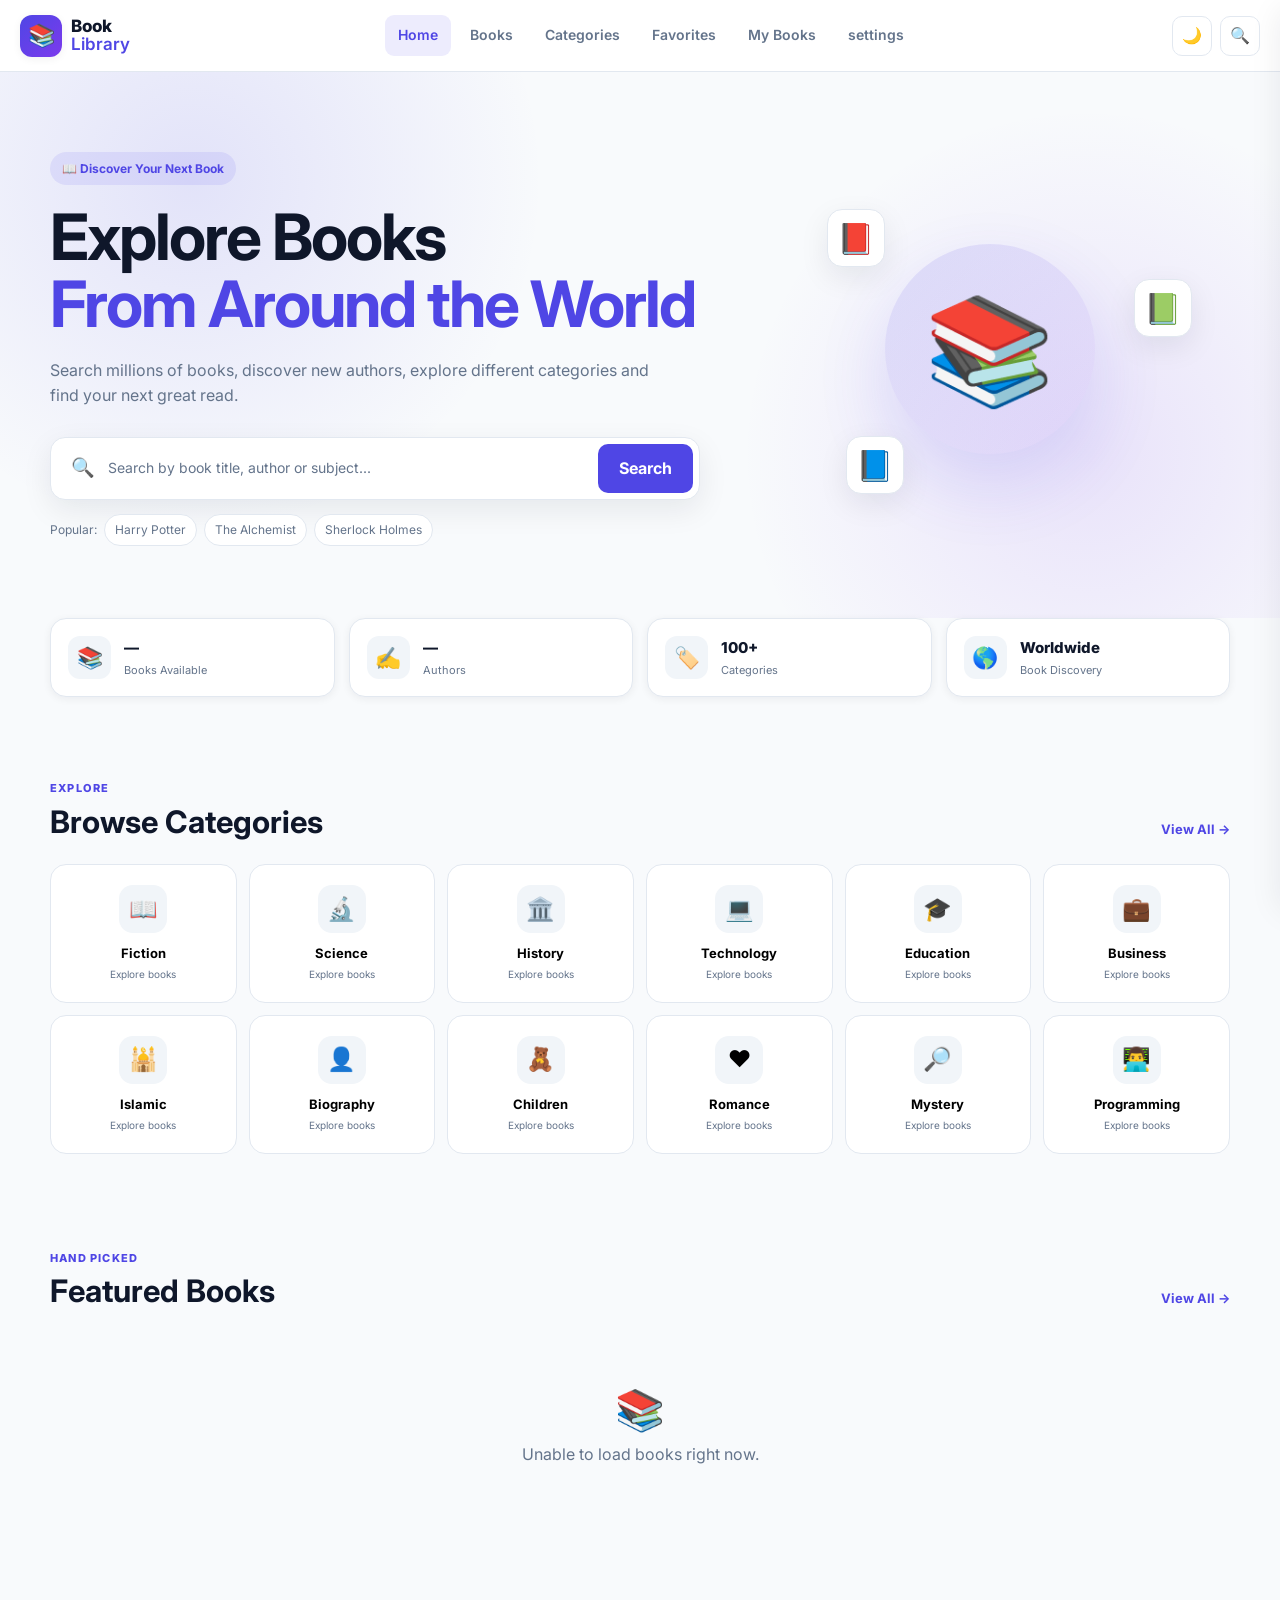
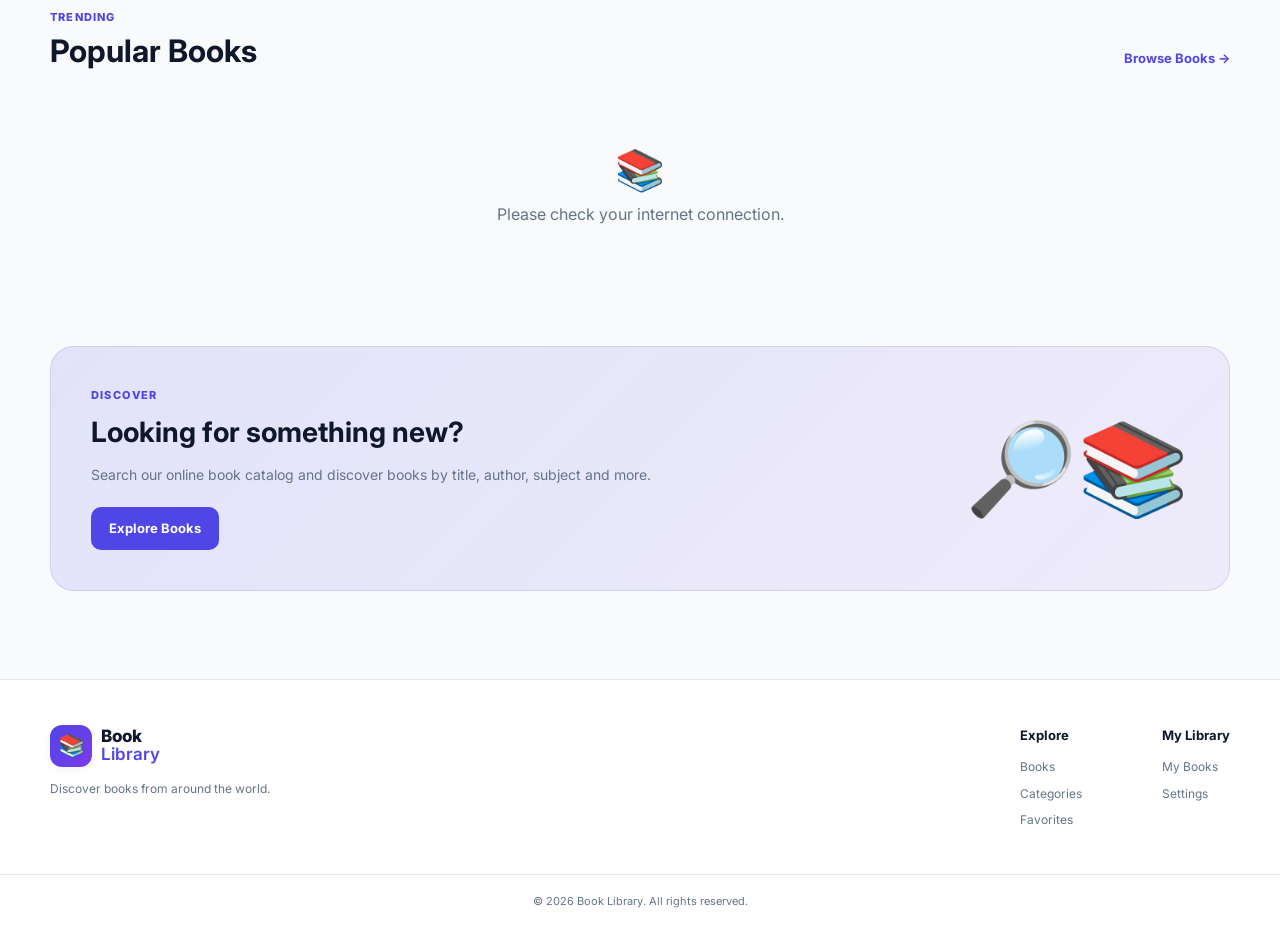
==== index/index.html @ eef6a30b "update" ====
<!DOCTYPE html>
<html lang="en">
<head>
    <meta charset="UTF-8">

    <meta
        name="viewport"
        content="width=device-width, initial-scale=1.0"
    >

    <meta
        name="description"
        content="Book Library - Discover and read books from around the world."
    >

    <meta
        name="theme-color"
        content="#111827"
    >

    <title>Book Library</title>

    <!-- Main CSS -->
    <link rel="stylesheet" href="index.css">

    <!-- Google Font -->
    <link
        href="https://fonts.googleapis.com/css2?family=Inter:wght@400;500;600;700;800&display=swap"
        rel="stylesheet"
    >
</head>

<body>

    <!-- =====================================================
         APP LOADER
    ====================================================== -->
    <div id="appLoader" class="app-loader">
        <div class="loader-content">
            <div class="loader-book">📚</div>
            <h2>Book Library</h2>
            <p>Loading your library...</p>
        </div>
    </div>


    <!-- =====================================================
         APP HEADER
    ====================================================== -->
    <header class="app-header">

        <div class="header-container">

            <!-- Logo -->
            <a href="../index/index.html" class="app-logo">
                <span class="logo-icon">📚</span>

                <span class="logo-text">
                    <strong>Book</strong>
                    <span>Library</span>
                </span>
            </a>


            <!-- Desktop Navigation -->
            <nav class="desktop-nav" aria-label="Main Navigation">

                <a
                    href="../index/index.html"
                    class="nav-link active"
                >
                    Home
                </a>

                <a
                    href="../books/books.html"
                    class="nav-link"
                >
                    Books
                </a>

                <a
                    href="../categories/categories.html"
                    class="nav-link"
                >
                    Categories
                </a>

                <a
                    href="../favorites/favorites.html"
                    class="nav-link"
                >
                    Favorites
                </a>

                <a
                    href="../my-books/my-books.html"
                    class="nav-link"
                >
                    My Books
                </a>

                <a
                    href="../settings/settings.html"
                    class="nav-link"
                >
                    settings
                </a>


            </nav>


            <!-- Header Actions -->
            <div class="header-actions">

                <!-- Theme Button -->
                <button
                    type="button"
                    id="themeToggle"
                    class="icon-button"
                    aria-label="Toggle dark mode"
                    title="Toggle dark mode"
                >
                    🌙
                </button>


                <!-- Search Button -->
                <button
                    type="button"
                    id="headerSearchButton"
                    class="icon-button"
                    aria-label="Search books"
                    title="Search books"
                >
                    🔍
                </button>


                <!-- Mobile Menu -->
                <button
                    type="button"
                    id="mobileMenuButton"
                    class="icon-button mobile-menu-button"
                    aria-label="Open menu"
                    title="Menu"
                >
                    ☰
                </button>

            </div>

        </div>

    </header>


    <!-- =====================================================
         MOBILE MENU
    ====================================================== -->
    <div
        id="mobileMenu"
        class="mobile-menu"
        aria-hidden="true"
    >

        <div class="mobile-menu-header">

            <h3>Book Library</h3>

            <button
                type="button"
                id="closeMobileMenu"
                class="icon-button"
                aria-label="Close menu"
            >
                ✕
            </button>

        </div>


        <nav class="mobile-nav">

            <a href="../index/index.html">
                🏠 Home
            </a>

            <a href="../books/books.html">
                📚 Books
            </a>

            <a href="../categories/categories.html">
                🏷️ Categories
            </a>

            <a href="../favorites/favorites.html">
                ❤️ Favorites
            </a>

            <a href="../my-books/my-books.html">
                📥 My Books
            </a>

            <a href="../settings/settings.html">
                ⚙️ Settings
            </a>

        </nav>

    </div>


    <!-- =====================================================
         MAIN CONTENT
    ====================================================== -->
    <main>


        <!-- =================================================
             HERO SECTION
        ================================================== -->
        <section class="hero-section">

            <div class="hero-container">

                <div class="hero-content">

                    <span class="hero-badge">
                        📖 Discover Your Next Book
                    </span>


                    <h1>
                        Explore Books
                        <span>From Around the World</span>
                    </h1>


                    <p class="hero-description">
                        Search millions of books, discover new authors,
                        explore different categories and find your next
                        great read.
                    </p>


                    <!-- Main Search -->
                    <form
                        id="mainSearchForm"
                        class="main-search"
                    >

                        <span class="search-icon">
                            🔍
                        </span>

                        <input
                            type="search"
                            id="mainSearchInput"
                            placeholder="Search by book title, author or subject..."
                            autocomplete="off"
                            aria-label="Search books"
                        >

                        <button
                            type="submit"
                            class="search-submit-button"
                        >
                            Search
                        </button>

                    </form>


                    <!-- Quick Search -->
                    <div class="quick-search">

                        <span>Popular:</span>

                        <button
                            type="button"
                            class="quick-search-button"
                            data-search="Harry Potter"
                        >
                            Harry Potter
                        </button>

                        <button
                            type="button"
                            class="quick-search-button"
                            data-search="The Alchemist"
                        >
                            The Alchemist
                        </button>

                        <button
                            type="button"
                            class="quick-search-button"
                            data-search="Sherlock Holmes"
                        >
                            Sherlock Holmes
                        </button>

                    </div>

                </div>


                <!-- Hero Illustration -->
                <div class="hero-illustration">

                    <div class="floating-book book-one">
                        📕
                    </div>

                    <div class="floating-book book-two">
                        📗
                    </div>

                    <div class="floating-book book-three">
                        📘
                    </div>

                    <div class="hero-book-stack">
                        📚
                    </div>

                </div>

            </div>

        </section>



        <!-- =================================================
             QUICK STATS
        ================================================== -->
        <section class="stats-section">

            <div class="container stats-grid">

                <div class="stat-card">

                    <div class="stat-icon">
                        📚
                    </div>

                    <div>
                        <strong id="totalBooksCount">
                            —
                        </strong>

                        <span>
                            Books Available
                        </span>
                    </div>

                </div>


                <div class="stat-card">

                    <div class="stat-icon">
                        ✍️
                    </div>

                    <div>
                        <strong id="totalAuthorsCount">
                            —
                        </strong>

                        <span>
                            Authors
                        </span>
                    </div>

                </div>


                <div class="stat-card">

                    <div class="stat-icon">
                        🏷️
                    </div>

                    <div>
                        <strong>
                            100+
                        </strong>

                        <span>
                            Categories
                        </span>
                    </div>

                </div>


                <div class="stat-card">

                    <div class="stat-icon">
                        🌎
                    </div>

                    <div>
                        <strong>
                            Worldwide
                        </strong>

                        <span>
                            Book Discovery
                        </span>
                    </div>

                </div>

            </div>

        </section>



        <!-- =================================================
             CATEGORIES
        ================================================== -->
        <section class="section">

            <div class="container">

                <div class="section-header">

                    <div>

                        <span class="section-label">
                            EXPLORE
                        </span>

                        <h2>
                            Browse Categories
                        </h2>

                    </div>


                    <a
                        href="../categories/categories.html"
                        class="view-all-link"
                    >
                        View All →
                    </a>

                </div>


                <div
                    id="categoryGrid"
                    class="category-grid"
                >

                    <!-- Categories generated by JavaScript -->

                </div>

            </div>

        </section>



        <!-- =================================================
             FEATURED BOOKS
        ================================================== -->
        <section class="section featured-section">

            <div class="container">

                <div class="section-header">

                    <div>

                        <span class="section-label">
                            HAND PICKED
                        </span>

                        <h2>
                            Featured Books
                        </h2>

                    </div>


                    <a
                        href="../books/books.html"
                        class="view-all-link"
                    >
                        View All →
                    </a>

                </div>


                <div
                    id="featuredBooksGrid"
                    class="books-grid"
                >

                    <!-- Books generated by JavaScript -->

                    <div class="books-loading">
                        <div class="loading-spinner"></div>
                        <p>Loading books...</p>
                    </div>

                </div>

            </div>

        </section>



        <!-- =================================================
             POPULAR BOOKS
        ================================================== -->
        <section class="section">

            <div class="container">

                <div class="section-header">

                    <div>

                        <span class="section-label">
                            TRENDING
                        </span>

                        <h2>
                            Popular Books
                        </h2>

                    </div>


                    <a
                        href="../books/books.html"
                        class="view-all-link"
                    >
                        Browse Books →
                    </a>

                </div>


                <div
                    id="popularBooksGrid"
                    class="books-grid"
                >

                    <!-- Books generated by JavaScript -->

                </div>

            </div>

        </section>



        <!-- =================================================
             NEW BOOK DISCOVERY
        ================================================== -->
        <section class="section discovery-section">

            <div class="container">

                <div class="discovery-card">

                    <div class="discovery-content">

                        <span class="section-label">
                            DISCOVER
                        </span>

                        <h2>
                            Looking for something new?
                        </h2>

                        <p>
                            Search our online book catalog and discover
                            books by title, author, subject and more.
                        </p>

                        <a
                            href="../books/books.html"
                            class="primary-button"
                        >
                            Explore Books
                        </a>

                    </div>


                    <div class="discovery-icon">
                        🔎📚
                    </div>

                </div>

            </div>

        </section>



        <!-- =================================================
             RECENTLY VIEWED
        ================================================== -->
        <section
            id="recentSection"
            class="section recent-section"
        >

            <div class="container">

                <div class="section-header">

                    <div>

                        <span class="section-label">
                            YOUR ACTIVITY
                        </span>

                        <h2>
                            Recently Viewed
                        </h2>

                    </div>

                </div>


                <div
                    id="recentBooksGrid"
                    class="books-grid"
                >

                    <!-- Recent books generated by JavaScript -->

                </div>

            </div>

        </section>


    </main>



    <!-- =====================================================
         FOOTER
    ====================================================== -->
    <footer class="app-footer">

        <div class="container footer-container">

            <div class="footer-brand">

                <div class="app-logo">

                    <span class="logo-icon">
                        📚
                    </span>

                    <span class="logo-text">
                        <strong>Book</strong>
                        <span>Library</span>
                    </span>

                </div>

                <p>
                    Discover books from around the world.
                </p>

            </div>


            <div class="footer-links">

                <div>

                    <h4>
                        Explore
                    </h4>

                    <a href="../books/books.html">
                        Books
                    </a>

                    <a href="../categories/categories.html">
                        Categories
                    </a>

                    <a href="../favorites/favorites.html">
                        Favorites
                    </a>

                </div>


                <div>

                    <h4>
                        My Library
                    </h4>

                    <a href="../my-books/my-books.html">
                        My Books
                    </a>

                    <a href="../settings/settings.html">
                        Settings
                    </a>

                </div>

            </div>

        </div>


        <div class="footer-bottom">

            <p>
                © <span id="currentYear"></span>
                Book Library. All rights reserved.
            </p>

        </div>

    </footer>



    <!-- =====================================================
         MOBILE BOTTOM NAVIGATION
    ====================================================== -->
    <nav
        class="mobile-bottom-nav"
        aria-label="Mobile Navigation"
    >

        <a
            href="../index/index.html"
            class="bottom-nav-item active"
        >
            <span>🏠</span>
            <small>Home</small>
        </a>


        <a
            href="../books/books.html"
            class="bottom-nav-item"
        >
            <span>📚</span>
            <small>Books</small>
        </a>


        <a
            href="../search/search.html"
            class="bottom-nav-item search-nav-item"
        >
            <span>🔍</span>
            <small>Search</small>
        </a>


        <a
            href="../favorites/favorites.html"
            class="bottom-nav-item"
        >
            <span>❤️</span>
            <small>Favorites</small>
        </a>


        <a
            href="../my-books/my-books.html"
            class="bottom-nav-item"
        >
            <span>📥</span>
            <small>My Books</small>
        </a>

    </nav>



    <!-- =====================================================
         TOAST NOTIFICATION
    ====================================================== -->
    <div
        id="toast"
        class="toast"
        role="status"
        aria-live="polite"
    >
        <span id="toastIcon">✓</span>
        <span id="toastMessage">
            Done
        </span>
    </div>



    <!-- =====================================================
         JAVASCRIPT
    ====================================================== -->
    <script src="index.js"></script>

</body>
</html>
---- index/index.css ----
/* =========================================================
   BOOK LIBRARY - HOME PAGE CSS
   Version 1.0
========================================================= */

* {
    margin: 0;
    padding: 0;
    box-sizing: border-box;
}

:root {
    --primary: #4f46e5;
    --primary-dark: #3730a3;
    --secondary: #7c3aed;

    --bg: #f8fafc;
    --surface: #ffffff;
    --surface-2: #f1f5f9;

    --text: #0f172a;
    --text-secondary: #64748b;
    --border: #e2e8f0;

    --success: #16a34a;
    --danger: #dc2626;

    --shadow-sm: 0 2px 8px rgba(15, 23, 42, 0.06);
    --shadow: 0 10px 30px rgba(15, 23, 42, 0.08);

    --radius-sm: 10px;
    --radius: 16px;
    --radius-lg: 24px;

    --header-height: 72px;
}

html {
    scroll-behavior: smooth;
}

body {
    font-family: "Inter", sans-serif;
    background: var(--bg);
    color: var(--text);
    line-height: 1.6;
    overflow-x: hidden;
}

body.dark-mode {
    --bg: #0f172a;
    --surface: #1e293b;
    --surface-2: #334155;

    --text: #f8fafc;
    --text-secondary: #cbd5e1;
    --border: #475569;

    --shadow-sm: 0 2px 8px rgba(0, 0, 0, 0.25);
    --shadow: 0 10px 30px rgba(0, 0, 0, 0.3);
}

a {
    color: inherit;
    text-decoration: none;
}

button,
input {
    font: inherit;
}

button {
    cursor: pointer;
}

img {
    max-width: 100%;
    display: block;
}

.container {
    width: min(1180px, calc(100% - 32px));
    margin: 0 auto;
}


/* =========================================================
   LOADER
========================================================= */

.app-loader {
    position: fixed;
    inset: 0;
    z-index: 9999;

    display: flex;
    align-items: center;
    justify-content: center;

    background: var(--bg);

    transition:
        opacity 0.4s ease,
        visibility 0.4s ease;
}

.app-loader.hidden {
    opacity: 0;
    visibility: hidden;
    pointer-events: none;
}

.loader-content {
    text-align: center;
}

.loader-book {
    font-size: 56px;
    margin-bottom: 12px;

    animation: loaderFloat 1.4s ease-in-out infinite;
}

.loader-content h2 {
    font-size: 22px;
    margin-bottom: 4px;
}

.loader-content p {
    color: var(--text-secondary);
    font-size: 14px;
}

@keyframes loaderFloat {
    0%,
    100% {
        transform: translateY(0);
    }

    50% {
        transform: translateY(-10px);
    }
}


/* =========================================================
   HEADER
========================================================= */

.app-header {
    height: var(--header-height);

    position: sticky;
    top: 0;
    z-index: 1000;

    background: rgba(255, 255, 255, 0.92);
    border-bottom: 1px solid var(--border);

    backdrop-filter: blur(14px);
}

.dark-mode .app-header {
    background: rgba(15, 23, 42, 0.92);
}

.header-container {
    width: min(1240px, calc(100% - 32px));
    height: 100%;
    margin: auto;

    display: flex;
    align-items: center;
    justify-content: space-between;
    gap: 24px;
}

.app-logo {
    display: inline-flex;
    align-items: center;
    gap: 9px;

    flex-shrink: 0;
}

.logo-icon {
    width: 42px;
    height: 42px;

    display: grid;
    place-items: center;

    background: linear-gradient(
        135deg,
        var(--primary),
        var(--secondary)
    );

    border-radius: 12px;
    font-size: 22px;

    box-shadow: var(--shadow-sm);
}

.logo-text {
    display: flex;
    flex-direction: column;

    font-size: 17px;
    line-height: 1.05;
}

.logo-text strong {
    font-weight: 800;
}

.logo-text span {
    color: var(--primary);
    font-weight: 600;
}

.desktop-nav {
    display: flex;
    align-items: center;
    gap: 6px;
}

.nav-link {
    padding: 9px 13px;

    border-radius: 9px;

    color: var(--text-secondary);
    font-size: 14px;
    font-weight: 600;

    transition: 0.2s ease;
}

.nav-link:hover {
    background: var(--surface-2);
    color: var(--primary);
}

.nav-link.active {
    background: rgba(79, 70, 229, 0.1);
    color: var(--primary);
}

.header-actions {
    display: flex;
    align-items: center;
    gap: 8px;
}

.icon-button {
    width: 40px;
    height: 40px;

    display: grid;
    place-items: center;

    border: 1px solid var(--border);
    border-radius: 10px;

    background: var(--surface);
    color: var(--text);

    transition: 0.2s ease;
}

.icon-button:hover {
    border-color: var(--primary);
    color: var(--primary);
    transform: translateY(-1px);
}

.mobile-menu-button {
    display: none;
}


/* =========================================================
   MOBILE MENU
========================================================= */

.mobile-menu {
    position: fixed;
    top: 0;
    right: -320px;

    width: min(320px, 88%);
    height: 100vh;

    z-index: 2000;

    background: var(--surface);
    border-left: 1px solid var(--border);

    box-shadow: var(--shadow);

    transition: right 0.3s ease;
}

.mobile-menu.open {
    right: 0;
}

.mobile-menu-header {
    height: 72px;

    display: flex;
    align-items: center;
    justify-content: space-between;

    padding: 0 18px;

    border-bottom: 1px solid var(--border);
}

.mobile-menu-header h3 {
    font-size: 18px;
}

.mobile-nav {
    padding: 14px;
}

.mobile-nav a {
    display: block;

    padding: 13px 14px;
    margin-bottom: 4px;

    border-radius: 10px;

    color: var(--text-secondary);
    font-weight: 600;
}

.mobile-nav a:hover {
    background: var(--surface-2);
    color: var(--primary);
}


/* =========================================================
   HERO
========================================================= */

.hero-section {
    position: relative;
    overflow: hidden;

    padding: 80px 0 72px;

    background:
        radial-gradient(
            circle at 15% 20%,
            rgba(79, 70, 229, 0.13),
            transparent 30%
        ),
        radial-gradient(
            circle at 85% 70%,
            rgba(124, 58, 237, 0.12),
            transparent 30%
        );
}

.hero-container {
    width: min(1180px, calc(100% - 32px));
    margin: auto;

    display: grid;
    grid-template-columns: 1.15fr 0.85fr;

    align-items: center;
    gap: 50px;
}

.hero-content {
    max-width: 700px;
}

.hero-badge {
    display: inline-flex;

    padding: 7px 12px;
    margin-bottom: 18px;

    border-radius: 999px;

    background: rgba(79, 70, 229, 0.1);
    color: var(--primary);

    font-size: 12px;
    font-weight: 700;
}

.hero-content h1 {
    font-size: clamp(38px, 5vw, 64px);
    line-height: 1.05;
    letter-spacing: -2px;

    margin-bottom: 20px;
}

.hero-content h1 span {
    display: block;
    color: var(--primary);
}

.hero-description {
    max-width: 620px;

    color: var(--text-secondary);
    font-size: 16px;

    margin-bottom: 28px;
}


/* =========================================================
   MAIN SEARCH
========================================================= */

.main-search {
    width: 100%;
    max-width: 680px;

    min-height: 60px;

    display: flex;
    align-items: center;

    padding: 6px;

    background: var(--surface);

    border: 1px solid var(--border);
    border-radius: 15px;

    box-shadow: var(--shadow);

    transition: 0.2s ease;
}

.main-search:focus-within {
    border-color: var(--primary);
    box-shadow:
        0 0 0 4px rgba(79, 70, 229, 0.1),
        var(--shadow);
}

.search-icon {
    padding-left: 14px;
    font-size: 19px;
}

.main-search input {
    flex: 1;

    min-width: 0;

    border: none;
    outline: none;

    padding: 0 13px;

    background: transparent;
    color: var(--text);

    font-size: 14px;
}

.main-search input::placeholder {
    color: var(--text-secondary);
}

.search-submit-button {
    border: none;

    padding: 12px 21px;

    border-radius: 10px;

    background: var(--primary);
    color: white;

    font-weight: 700;

    transition: 0.2s ease;
}

.search-submit-button:hover {
    background: var(--primary-dark);
    transform: translateY(-1px);
}


/* =========================================================
   QUICK SEARCH
========================================================= */

.quick-search {
    display: flex;
    flex-wrap: wrap;
    align-items: center;
    gap: 7px;

    margin-top: 14px;

    color: var(--text-secondary);
    font-size: 12px;
}

.quick-search-button {
    border: 1px solid var(--border);

    padding: 5px 10px;

    border-radius: 999px;

    background: var(--surface);
    color: var(--text-secondary);

    font-size: 12px;

    transition: 0.2s ease;
}

.quick-search-button:hover {
    border-color: var(--primary);
    color: var(--primary);
}


/* =========================================================
   HERO ILLUSTRATION
========================================================= */

.hero-illustration {
    min-height: 360px;

    position: relative;

    display: grid;
    place-items: center;
}

.hero-book-stack {
    width: 210px;
    height: 210px;

    display: grid;
    place-items: center;

    border-radius: 50%;

    background:
        linear-gradient(
            135deg,
            rgba(79, 70, 229, 0.15),
            rgba(124, 58, 237, 0.08)
        );

    font-size: 105px;

    box-shadow:
        0 30px 70px rgba(79, 70, 229, 0.15);

    animation: heroFloat 4s ease-in-out infinite;
}

.floating-book {
    position: absolute;

    width: 58px;
    height: 58px;

    display: grid;
    place-items: center;

    background: var(--surface);

    border: 1px solid var(--border);
    border-radius: 15px;

    font-size: 30px;

    box-shadow: var(--shadow);

    animation: heroFloat 3s ease-in-out infinite;
}

.book-one {
    top: 40px;
    left: 16%;
}

.book-two {
    right: 8%;
    top: 110px;

    animation-delay: 0.7s;
}

.book-three {
    bottom: 35px;
    left: 20%;

    animation-delay: 1.2s;
}

@keyframes heroFloat {
    0%,
    100% {
        transform: translateY(0) rotate(0deg);
    }

    50% {
        transform: translateY(-12px) rotate(2deg);
    }
}


/* =========================================================
   STATS
========================================================= */

.stats-section {
    padding: 0 0 35px;
}

.stats-grid {
    display: grid;

    grid-template-columns:
        repeat(4, 1fr);

    gap: 14px;
}

.stat-card {
    display: flex;
    align-items: center;
    gap: 13px;

    padding: 17px;

    background: var(--surface);

    border: 1px solid var(--border);
    border-radius: var(--radius);

    box-shadow: var(--shadow-sm);
}

.stat-icon {
    width: 43px;
    height: 43px;

    display: grid;
    place-items: center;

    border-radius: 12px;

    background: var(--surface-2);

    font-size: 21px;
}

.stat-card strong,
.stat-card span {
    display: block;
}

.stat-card strong {
    font-size: 15px;
    font-weight: 800;
}

.stat-card span {
    margin-top: 2px;

    color: var(--text-secondary);

    font-size: 11px;
}


/* =========================================================
   SECTIONS
========================================================= */

.section {
    padding: 48px 0;
}

.section-header {
    display: flex;
    align-items: flex-end;
    justify-content: space-between;

    gap: 20px;

    margin-bottom: 24px;
}

.section-label {
    display: block;

    margin-bottom: 5px;

    color: var(--primary);

    font-size: 11px;
    font-weight: 800;
    letter-spacing: 1.2px;
}

.section-header h2 {
    font-size: clamp(24px, 3vw, 31px);
    line-height: 1.2;
}

.view-all-link {
    color: var(--primary);

    font-size: 13px;
    font-weight: 700;

    white-space: nowrap;
}

.view-all-link:hover {
    text-decoration: underline;
}


/* =========================================================
   CATEGORY GRID
========================================================= */

.category-grid {
    display: grid;

    grid-template-columns:
        repeat(6, 1fr);

    gap: 12px;
}

.category-card {
    padding: 20px 12px;

    text-align: center;

    background: var(--surface);

    border: 1px solid var(--border);
    border-radius: var(--radius);

    transition:
        transform 0.2s ease,
        border-color 0.2s ease,
        box-shadow 0.2s ease;
}

.category-card:hover {
    transform: translateY(-4px);

    border-color: rgba(79, 70, 229, 0.4);

    box-shadow: var(--shadow);
}

.category-icon {
    width: 48px;
    height: 48px;

    margin: 0 auto 10px;

    display: grid;
    place-items: center;

    border-radius: 14px;

    background: var(--surface-2);

    font-size: 23px;
}

.category-card h3 {
    font-size: 13px;
}

.category-card p {
    margin-top: 2px;

    color: var(--text-secondary);

    font-size: 10px;
}


/* =========================================================
   BOOK GRID
========================================================= */

.books-grid {
    display: grid;

    grid-template-columns:
        repeat(5, 1fr);

    gap: 18px;
}

.book-card {
    position: relative;

    overflow: hidden;

    background: var(--surface);

    border: 1px solid var(--border);
    border-radius: var(--radius);

    box-shadow: var(--shadow-sm);

    transition:
        transform 0.2s ease,
        box-shadow 0.2s ease;
}

.book-card:hover {
    transform: translateY(-5px);
    box-shadow: var(--shadow);
}

.book-cover {
    aspect-ratio: 0.68;

    display: flex;
    align-items: center;
    justify-content: center;

    overflow: hidden;

    background: var(--surface-2);
}

.book-cover img {
    width: 100%;
    height: 100%;

    object-fit: cover;
}

.book-cover-placeholder {
    font-size: 55px;
}

.book-info {
    padding: 13px;
}

.book-title {
    display: -webkit-box;

    -webkit-line-clamp: 2;
    -webkit-box-orient: vertical;

    overflow: hidden;

    font-size: 14px;
    font-weight: 700;
    line-height: 1.35;
}

.book-author {
    margin-top: 5px;

    overflow: hidden;
    text-overflow: ellipsis;
    white-space: nowrap;

    color: var(--text-secondary);

    font-size: 11px;
}

.book-year {
    margin-top: 5px;

    color: var(--primary);

    font-size: 10px;
    font-weight: 700;
}

.book-favorite {
    position: absolute;

    top: 9px;
    right: 9px;

    width: 33px;
    height: 33px;

    display: grid;
    place-items: center;

    border: none;
    border-radius: 50%;

    background: rgba(255, 255, 255, 0.92);

    box-shadow: var(--shadow-sm);

    font-size: 15px;

    transition: 0.2s ease;
}

.dark-mode .book-favorite {
    background: rgba(30, 41, 59, 0.92);
}

.book-favorite:hover {
    transform: scale(1.08);
}

.book-favorite.active {
    color: var(--danger);
}


/* =========================================================
   LOADING
========================================================= */

.books-loading {
    grid-column: 1 / -1;

    min-height: 180px;

    display: flex;
    flex-direction: column;

    align-items: center;
    justify-content: center;

    color: var(--text-secondary);
}

.loading-spinner {
    width: 35px;
    height: 35px;

    margin-bottom: 10px;

    border: 3px solid var(--border);
    border-top-color: var(--primary);

    border-radius: 50%;

    animation: spinner 0.8s linear infinite;
}

@keyframes spinner {
    to {
        transform: rotate(360deg);
    }
}


/* =========================================================
   DISCOVERY
========================================================= */

.discovery-section {
    padding-top: 25px;
}

.discovery-card {
    min-height: 230px;

    display: flex;
    align-items: center;
    justify-content: space-between;

    gap: 30px;

    padding: 40px;

    overflow: hidden;

    border-radius: var(--radius-lg);

    background:
        linear-gradient(
            135deg,
            rgba(79, 70, 229, 0.12),
            rgba(124, 58, 237, 0.08)
        );

    border: 1px solid rgba(79, 70, 229, 0.15);
}

.discovery-content {
    max-width: 650px;
}

.discovery-content h2 {
    margin: 5px 0 10px;

    font-size: 28px;
}

.discovery-content p {
    max-width: 560px;

    margin-bottom: 20px;

    color: var(--text-secondary);

    font-size: 14px;
}

.primary-button {
    display: inline-flex;
    align-items: center;

    padding: 11px 18px;

    border-radius: 10px;

    background: var(--primary);
    color: white;

    font-size: 13px;
    font-weight: 700;

    transition: 0.2s ease;
}

.primary-button:hover {
    background: var(--primary-dark);
    transform: translateY(-2px);
}

.discovery-icon {
    font-size: 90px;

    flex-shrink: 0;
}


/* =========================================================
   RECENT
========================================================= */

.recent-section:empty {
    display: none;
}


/* =========================================================
   FOOTER
========================================================= */

.app-footer {
    margin-top: 40px;

    background: var(--surface);

    border-top: 1px solid var(--border);
}

.footer-container {
    padding: 45px 0;

    display: flex;
    justify-content: space-between;

    gap: 50px;
}

.footer-brand p {
    margin-top: 12px;

    color: var(--text-secondary);

    font-size: 12px;
}

.footer-links {
    display: flex;
    gap: 80px;
}

.footer-links div {
    display: flex;
    flex-direction: column;
    gap: 7px;
}

.footer-links h4 {
    margin-bottom: 5px;

    font-size: 13px;
}

.footer-links a {
    color: var(--text-secondary);

    font-size: 12px;
}

.footer-links a:hover {
    color: var(--primary);
}

.footer-bottom {
    padding: 18px;

    text-align: center;

    border-top: 1px solid var(--border);

    color: var(--text-secondary);

    font-size: 11px;
}


/* =========================================================
   TOAST
========================================================= */

.toast {
    position: fixed;

    right: 20px;
    bottom: 20px;

    z-index: 5000;

    display: flex;
    align-items: center;
    gap: 9px;

    padding: 12px 16px;

    background: var(--surface);

    border: 1px solid var(--border);
    border-radius: 12px;

    box-shadow: var(--shadow);

    transform: translateY(100px);
    opacity: 0;

    pointer-events: none;

    transition: 0.3s ease;

    font-size: 12px;
    font-weight: 600;
}

.toast.show {
    transform: translateY(0);
    opacity: 1;
}

#toastIcon {
    color: var(--success);
}


/* =========================================================
   MOBILE BOTTOM NAV
========================================================= */

.mobile-bottom-nav {
    display: none;
}


/* =========================================================
   RESPONSIVE
========================================================= */

@media (max-width: 1050px) {

    .desktop-nav {
        display: none;
    }

    .mobile-menu-button {
        display: grid;
    }

    .hero-container {
        grid-template-columns: 1fr 0.7fr;
    }

    .books-grid {
        grid-template-columns:
            repeat(4, 1fr);
    }

    .category-grid {
        grid-template-columns:
            repeat(4, 1fr);
    }

    .stats-grid {
        grid-template-columns:
            repeat(2, 1fr);
    }
}


@media (max-width: 760px) {

    :root {
        --header-height: 64px;
    }

    .container,
    .header-container,
    .hero-container {
        width: min(100% - 24px, 600px);
    }

    .hero-section {
        padding: 50px 0 45px;
    }

    .hero-container {
        grid-template-columns: 1fr;
        gap: 20px;
    }

    .hero-content {
        text-align: center;
    }

    .hero-content h1 {
        font-size: 39px;
        letter-spacing: -1.5px;
    }

    .hero-description {
        margin-left: auto;
        margin-right: auto;
    }

    .main-search {
        min-height: 54px;
    }

    .search-submit-button {
        padding: 10px 14px;
    }

    .quick-search {
        justify-content: center;
    }

    .hero-illustration {
        min-height: 220px;
    }

    .hero-book-stack {
        width: 145px;
        height: 145px;
        font-size: 70px;
    }

    .floating-book {
        width: 48px;
        height: 48px;
        font-size: 24px;
    }

    .book-one {
        top: 20px;
        left: 17%;
    }

    .book-two {
        top: 65px;
        right: 15%;
    }

    .book-three {
        bottom: 10px;
        left: 23%;
    }

    .stats-grid {
        grid-template-columns:
            repeat(2, 1fr);
    }

    .stat-card {
        padding: 12px;
    }

    .section {
        padding: 35px 0;
    }

    .section-header {
        align-items: center;
    }

    .books-grid {
        grid-template-columns:
            repeat(2, 1fr);

        gap: 12px;
    }

    .category-grid {
        grid-template-columns:
            repeat(3, 1fr);

        gap: 9px;
    }

    .category-card {
        padding: 14px 7px;
    }

    .category-icon {
        width: 42px;
        height: 42px;
    }

    .discovery-card {
        padding: 27px;
    }

    .discovery-icon {
        font-size: 60px;
    }

    .footer-container {
        flex-direction: column;
        padding: 35px 0 80px;
    }

    .footer-links {
        gap: 45px;
    }

    .mobile-bottom-nav {
        position: fixed;

        left: 0;
        right: 0;
        bottom: 0;

        z-index: 1500;

        height: 62px;

        display: grid;
        grid-template-columns:
            repeat(5, 1fr);

        background: var(--surface);

        border-top: 1px solid var(--border);

        box-shadow:
            0 -5px 20px rgba(15, 23, 42, 0.08);
    }

    .bottom-nav-item {
        display: flex;
        flex-direction: column;

        align-items: center;
        justify-content: center;

        gap: 2px;

        color: var(--text-secondary);

        font-size: 17px;
    }

    .bottom-nav-item small {
        font-size: 9px;
        font-weight: 600;
    }

    .bottom-nav-item.active {
        color: var(--primary);
    }

    .search-nav-item span {
        width: 39px;
        height: 39px;

        display: grid;
        place-items: center;

        margin-top: -17px;

        border-radius: 50%;

        background: var(--primary);
        color: white;

        border: 4px solid var(--bg);
    }

    .search-nav-item small {
        margin-top: 1px;
    }
}


@media (max-width: 430px) {

    .logo-text {
        font-size: 15px;
    }

    .logo-icon {
        width: 38px;
        height: 38px;
        font-size: 20px;
    }

    .header-actions {
        gap: 5px;
    }

    .icon-button {
        width: 36px;
        height: 36px;
    }

    .hero-content h1 {
        font-size: 34px;
    }

    .hero-description {
        font-size: 14px;
    }

    .main-search {
        display: grid;
        grid-template-columns: auto 1fr;
        gap: 0;
    }

    .search-submit-button {
        grid-column: 1 / -1;
        width: 100%;
    }

    .main-search input {
        min-height: 43px;
    }

    .stats-grid {
        gap: 8px;
    }

    .stat-card {
        gap: 8px;
    }

    .stat-icon {
        width: 37px;
        height: 37px;
        font-size: 18px;
    }

    .stat-card strong {
        font-size: 12px;
    }

    .stat-card span {
        font-size: 9px;
    }

    .section-header h2 {
        font-size: 23px;
    }

    .view-all-link {
        font-size: 11px;
    }

    .book-info {
        padding: 10px;
    }

    .book-title {
        font-size: 12px;
    }

    .discovery-card {
        display: block;
    }

    .discovery-icon {
        display: none;
    }
}
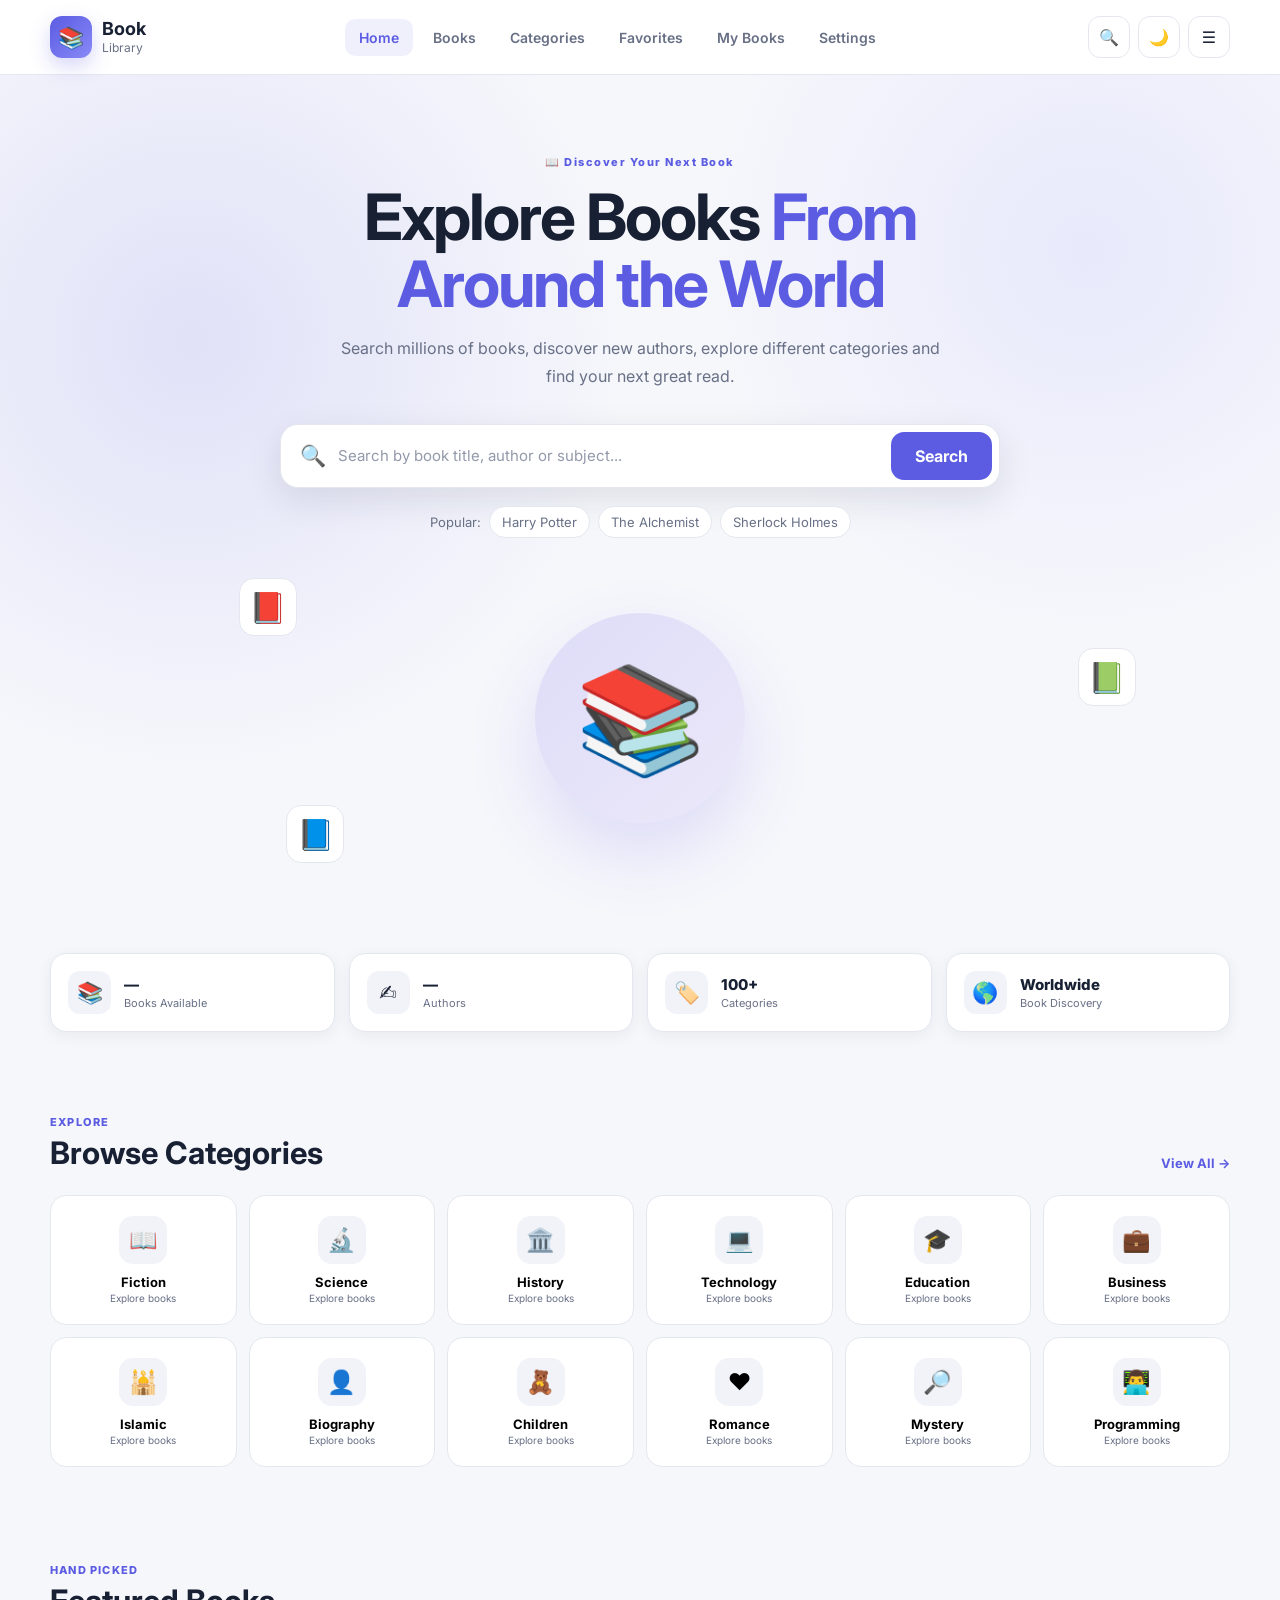
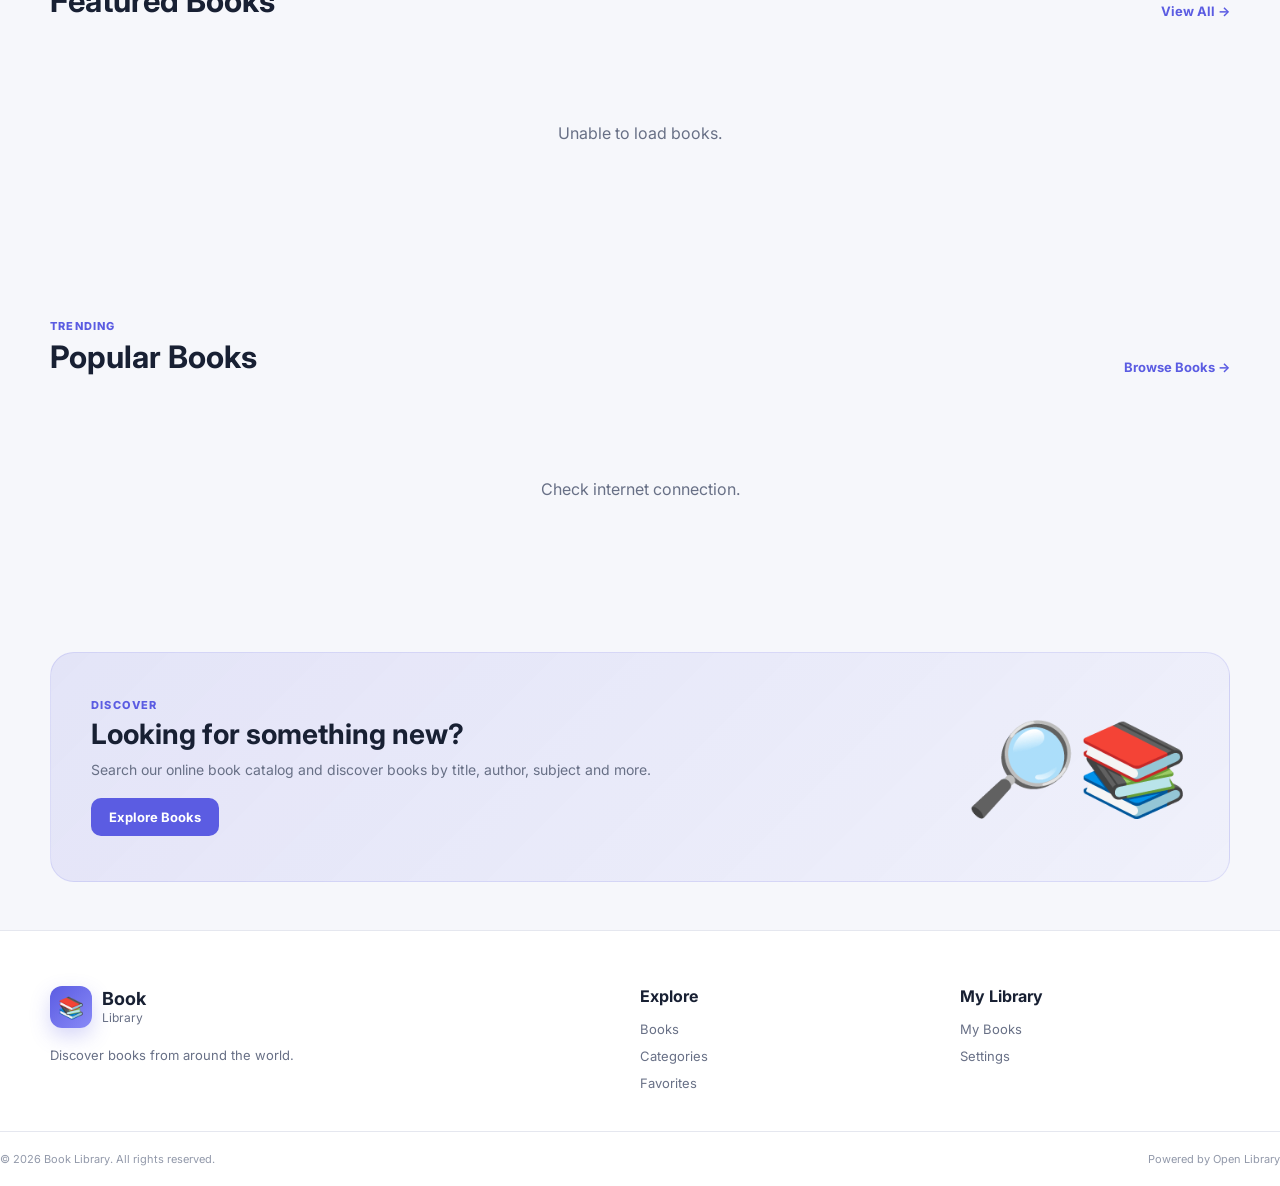
==== commit 5a4c3af6: "upload" ====
--- a/index/index.html
+++ b/index/index.html
@@ -1,40 +1,17 @@
 <!DOCTYPE html>
 <html lang="en">
 <head>
-    <meta charset="UTF-8">
-
-    <meta
-        name="viewport"
-        content="width=device-width, initial-scale=1.0"
-    >
-
-    <meta
-        name="description"
-        content="Book Library - Discover and read books from around the world."
-    >
-
-    <meta
-        name="theme-color"
-        content="#111827"
-    >
-
+    <meta charset="UTF-8" />
+    <meta name="viewport" content="width=device-width, initial-scale=1.0" />
+    <meta name="description" content="Book Library - Discover and read books from around the world." />
+    <meta name="theme-color" content="#111827" />
     <title>Book Library</title>
-
-    <!-- Main CSS -->
-    <link rel="stylesheet" href="index.css">
-
-    <!-- Google Font -->
-    <link
-        href="https://fonts.googleapis.com/css2?family=Inter:wght@400;500;600;700;800&display=swap"
-        rel="stylesheet"
-    >
+    <link rel="stylesheet" href="index.css" />
+    <link href="https://fonts.googleapis.com/css2?family=Inter:wght@400;500;600;700;800&display=swap" rel="stylesheet" />
 </head>
-
 <body>
 
-    <!-- =====================================================
-         APP LOADER
-    ====================================================== -->
+    <!-- ===== APP LOADER ===== -->
     <div id="appLoader" class="app-loader">
         <div class="loader-content">
             <div class="loader-book">📚</div>
@@ -43,785 +20,178 @@
         </div>
     </div>
 
-
-    <!-- =====================================================
-         APP HEADER
-    ====================================================== -->
-    <header class="app-header">
-
+    <!-- ===== HEADER ===== -->
+    <header class="site-header">
         <div class="header-container">
-
-            <!-- Logo -->
-            <a href="../index/index.html" class="app-logo">
+            <a href="../index/index.html" class="logo">
                 <span class="logo-icon">📚</span>
-
-                <span class="logo-text">
-                    <strong>Book</strong>
-                    <span>Library</span>
-                </span>
+                <span class="logo-text"><strong>Book</strong><span>Library</span></span>
             </a>
-
-
-            <!-- Desktop Navigation -->
-            <nav class="desktop-nav" aria-label="Main Navigation">
-
-                <a
-                    href="../index/index.html"
-                    class="nav-link active"
-                >
-                    Home
-                </a>
-
-                <a
-                    href="../books/books.html"
-                    class="nav-link"
-                >
-                    Books
-                </a>
-
-                <a
-                    href="../categories/categories.html"
-                    class="nav-link"
-                >
-                    Categories
-                </a>
-
-                <a
-                    href="../favorites/favorites.html"
-                    class="nav-link"
-                >
-                    Favorites
-                </a>
-
-                <a
-                    href="../my-books/my-books.html"
-                    class="nav-link"
-                >
-                    My Books
-                </a>
-
-                <a
-                    href="../settings/settings.html"
-                    class="nav-link"
-                >
-                    settings
-                </a>
-
-
+            <nav class="desktop-nav">
+                <a href="../index/index.html" class="active">Home</a>
+                <a href="../books/books.html">Books</a>
+                <a href="../categories/categories.html">Categories</a>
+                <a href="../favorites/favorites.html">Favorites</a>
+                <a href="../my-books/my-books.html">My Books</a>
+                <a href="../settings/settings.html">Settings</a>
             </nav>
-
-
-            <!-- Header Actions -->
             <div class="header-actions">
-
-                <!-- Theme Button -->
-                <button
-                    type="button"
-                    id="themeToggle"
-                    class="icon-button"
-                    aria-label="Toggle dark mode"
-                    title="Toggle dark mode"
-                >
-                    🌙
-                </button>
-
-
-                <!-- Search Button -->
-                <button
-                    type="button"
-                    id="headerSearchButton"
-                    class="icon-button"
-                    aria-label="Search books"
-                    title="Search books"
-                >
-                    🔍
-                </button>
-
-
-                <!-- Mobile Menu -->
-                <button
-                    type="button"
-                    id="mobileMenuButton"
-                    class="icon-button mobile-menu-button"
-                    aria-label="Open menu"
-                    title="Menu"
-                >
-                    ☰
-                </button>
-
+                <button class="icon-button" id="headerSearchBtn" aria-label="Search">🔍</button>
+                <button class="icon-button" id="themeToggle" aria-label="Toggle theme">🌙</button>
+                <button class="icon-button" id="mobileMenuBtn" aria-label="Open menu">☰</button>
             </div>
-
         </div>
-
+        <div class="mobile-menu" id="mobileMenu">
+            <a href="../index/index.html" class="active">🏠 Home</a>
+            <a href="../books/books.html">📚 Books</a>
+            <a href="../categories/categories.html">🗂️ Categories</a>
+            <a href="../favorites/favorites.html">❤️ Favorites</a>
+            <a href="../my-books/my-books.html">📖 My Books</a>
+            <a href="../settings/settings.html">⚙️ Settings</a>
+        </div>
     </header>
 
-
-    <!-- =====================================================
-         MOBILE MENU
-    ====================================================== -->
-    <div
-        id="mobileMenu"
-        class="mobile-menu"
-        aria-hidden="true"
-    >
-
-        <div class="mobile-menu-header">
-
-            <h3>Book Library</h3>
-
-            <button
-                type="button"
-                id="closeMobileMenu"
-                class="icon-button"
-                aria-label="Close menu"
-            >
-                ✕
-            </button>
-
-        </div>
-
-
-        <nav class="mobile-nav">
-
-            <a href="../index/index.html">
-                🏠 Home
-            </a>
-
-            <a href="../books/books.html">
-                📚 Books
-            </a>
-
-            <a href="../categories/categories.html">
-                🏷️ Categories
-            </a>
-
-            <a href="../favorites/favorites.html">
-                ❤️ Favorites
-            </a>
-
-            <a href="../my-books/my-books.html">
-                📥 My Books
-            </a>
-
-            <a href="../settings/settings.html">
-                ⚙️ Settings
-            </a>
-
-        </nav>
-
-    </div>
-
-
-    <!-- =====================================================
-         MAIN CONTENT
-    ====================================================== -->
+    <!-- ===== MAIN CONTENT ===== -->
     <main>
-
-
-        <!-- =================================================
-             HERO SECTION
-        ================================================== -->
+        <!-- Hero Section -->
         <section class="hero-section">
-
             <div class="hero-container">
-
                 <div class="hero-content">
-
-                    <span class="hero-badge">
-                        📖 Discover Your Next Book
-                    </span>
-
-
-                    <h1>
-                        Explore Books
-                        <span>From Around the World</span>
-                    </h1>
-
-
-                    <p class="hero-description">
-                        Search millions of books, discover new authors,
-                        explore different categories and find your next
-                        great read.
-                    </p>
-
-
-                    <!-- Main Search -->
-                    <form
-                        id="mainSearchForm"
-                        class="main-search"
-                    >
-
-                        <span class="search-icon">
-                            🔍
-                        </span>
-
-                        <input
-                            type="search"
-                            id="mainSearchInput"
-                            placeholder="Search by book title, author or subject..."
-                            autocomplete="off"
-                            aria-label="Search books"
-                        >
-
-                        <button
-                            type="submit"
-                            class="search-submit-button"
-                        >
-                            Search
-                        </button>
-
+                    <span class="hero-badge">📖 Discover Your Next Book</span>
+                    <h1>Explore Books <span>From Around the World</span></h1>
+                    <p class="hero-description">Search millions of books, discover new authors, explore different categories and find your next great read.</p>
+                    <form id="mainSearchForm" class="main-search">
+                        <span class="search-icon">🔍</span>
+                        <input type="search" id="mainSearchInput" placeholder="Search by book title, author or subject..." autocomplete="off" />
+                        <button type="submit" class="search-submit-button">Search</button>
                     </form>
-
-
-                    <!-- Quick Search -->
                     <div class="quick-search">
-
                         <span>Popular:</span>
-
-                        <button
-                            type="button"
-                            class="quick-search-button"
-                            data-search="Harry Potter"
-                        >
-                            Harry Potter
-                        </button>
-
-                        <button
-                            type="button"
-                            class="quick-search-button"
-                            data-search="The Alchemist"
-                        >
-                            The Alchemist
-                        </button>
-
-                        <button
-                            type="button"
-                            class="quick-search-button"
-                            data-search="Sherlock Holmes"
-                        >
-                            Sherlock Holmes
-                        </button>
-
+                        <button type="button" class="quick-search-button" data-search="Harry Potter">Harry Potter</button>
+                        <button type="button" class="quick-search-button" data-search="The Alchemist">The Alchemist</button>
+                        <button type="button" class="quick-search-button" data-search="Sherlock Holmes">Sherlock Holmes</button>
                     </div>
-
                 </div>
-
-
-                <!-- Hero Illustration -->
                 <div class="hero-illustration">
-
-                    <div class="floating-book book-one">
-                        📕
-                    </div>
-
-                    <div class="floating-book book-two">
-                        📗
-                    </div>
-
-                    <div class="floating-book book-three">
-                        📘
-                    </div>
-
-                    <div class="hero-book-stack">
-                        📚
-                    </div>
-
+                    <div class="floating-book book-one">📕</div>
+                    <div class="floating-book book-two">📗</div>
+                    <div class="floating-book book-three">📘</div>
+                    <div class="hero-book-stack">📚</div>
                 </div>
-
             </div>
-
         </section>
 
-
-
-        <!-- =================================================
-             QUICK STATS
-        ================================================== -->
+        <!-- Stats -->
         <section class="stats-section">
-
             <div class="container stats-grid">
-
-                <div class="stat-card">
-
-                    <div class="stat-icon">
-                        📚
-                    </div>
-
-                    <div>
-                        <strong id="totalBooksCount">
-                            —
-                        </strong>
-
-                        <span>
-                            Books Available
-                        </span>
-                    </div>
-
-                </div>
-
-
-                <div class="stat-card">
-
-                    <div class="stat-icon">
-                        ✍️
-                    </div>
-
-                    <div>
-                        <strong id="totalAuthorsCount">
-                            —
-                        </strong>
-
-                        <span>
-                            Authors
-                        </span>
-                    </div>
-
-                </div>
-
-
-                <div class="stat-card">
-
-                    <div class="stat-icon">
-                        🏷️
-                    </div>
-
-                    <div>
-                        <strong>
-                            100+
-                        </strong>
-
-                        <span>
-                            Categories
-                        </span>
-                    </div>
-
-                </div>
-
-
-                <div class="stat-card">
-
-                    <div class="stat-icon">
-                        🌎
-                    </div>
-
-                    <div>
-                        <strong>
-                            Worldwide
-                        </strong>
-
-                        <span>
-                            Book Discovery
-                        </span>
-                    </div>
-
-                </div>
-
+                <div class="stat-card"><div class="stat-icon">📚</div><div><strong id="totalBooksCount">—</strong><span>Books Available</span></div></div>
+                <div class="stat-card"><div class="stat-icon">✍️</div><div><strong id="totalAuthorsCount">—</strong><span>Authors</span></div></div>
+                <div class="stat-card"><div class="stat-icon">🏷️</div><div><strong>100+</strong><span>Categories</span></div></div>
+                <div class="stat-card"><div class="stat-icon">🌎</div><div><strong>Worldwide</strong><span>Book Discovery</span></div></div>
             </div>
-
         </section>
 
-
-
-        <!-- =================================================
-             CATEGORIES
-        ================================================== -->
+        <!-- Categories -->
         <section class="section">
-
             <div class="container">
-
                 <div class="section-header">
-
-                    <div>
-
-                        <span class="section-label">
-                            EXPLORE
-                        </span>
-
-                        <h2>
-                            Browse Categories
-                        </h2>
-
-                    </div>
-
-
-                    <a
-                        href="../categories/categories.html"
-                        class="view-all-link"
-                    >
-                        View All →
-                    </a>
-
+                    <div><span class="section-label">EXPLORE</span><h2>Browse Categories</h2></div>
+                    <a href="../categories/categories.html" class="view-all-link">View All →</a>
                 </div>
-
-
-                <div
-                    id="categoryGrid"
-                    class="category-grid"
-                >
-
-                    <!-- Categories generated by JavaScript -->
-
-                </div>
-
+                <div id="categoryGrid" class="category-grid"></div>
             </div>
-
         </section>
 
-
-
-        <!-- =================================================
-             FEATURED BOOKS
-        ================================================== -->
+        <!-- Featured Books -->
         <section class="section featured-section">
-
             <div class="container">
-
                 <div class="section-header">
-
-                    <div>
-
-                        <span class="section-label">
-                            HAND PICKED
-                        </span>
-
-                        <h2>
-                            Featured Books
-                        </h2>
-
-                    </div>
-
-
-                    <a
-                        href="../books/books.html"
-                        class="view-all-link"
-                    >
-                        View All →
-                    </a>
-
+                    <div><span class="section-label">HAND PICKED</span><h2>Featured Books</h2></div>
+                    <a href="../books/books.html" class="view-all-link">View All →</a>
                 </div>
-
-
-                <div
-                    id="featuredBooksGrid"
-                    class="books-grid"
-                >
-
-                    <!-- Books generated by JavaScript -->
-
-                    <div class="books-loading">
-                        <div class="loading-spinner"></div>
-                        <p>Loading books...</p>
-                    </div>
-
+                <div id="featuredBooksGrid" class="books-grid">
+                    <div class="books-loading"><div class="loading-spinner"></div><p>Loading books...</p></div>
                 </div>
-
             </div>
-
         </section>
 
-
-
-        <!-- =================================================
-             POPULAR BOOKS
-        ================================================== -->
+        <!-- Popular Books -->
         <section class="section">
-
             <div class="container">
-
                 <div class="section-header">
-
-                    <div>
-
-                        <span class="section-label">
-                            TRENDING
-                        </span>
-
-                        <h2>
-                            Popular Books
-                        </h2>
-
-                    </div>
-
-
-                    <a
-                        href="../books/books.html"
-                        class="view-all-link"
-                    >
-                        Browse Books →
-                    </a>
-
+                    <div><span class="section-label">TRENDING</span><h2>Popular Books</h2></div>
+                    <a href="../books/books.html" class="view-all-link">Browse Books →</a>
                 </div>
-
-
-                <div
-                    id="popularBooksGrid"
-                    class="books-grid"
-                >
-
-                    <!-- Books generated by JavaScript -->
-
-                </div>
-
+                <div id="popularBooksGrid" class="books-grid"></div>
             </div>
-
         </section>
 
-
-
-        <!-- =================================================
-             NEW BOOK DISCOVERY
-        ================================================== -->
+        <!-- Discovery -->
         <section class="section discovery-section">
-
             <div class="container">
-
                 <div class="discovery-card">
-
                     <div class="discovery-content">
-
-                        <span class="section-label">
-                            DISCOVER
-                        </span>
-
-                        <h2>
-                            Looking for something new?
-                        </h2>
-
-                        <p>
-                            Search our online book catalog and discover
-                            books by title, author, subject and more.
-                        </p>
-
-                        <a
-                            href="../books/books.html"
-                            class="primary-button"
-                        >
-                            Explore Books
-                        </a>
-
+                        <span class="section-label">DISCOVER</span>
+                        <h2>Looking for something new?</h2>
+                        <p>Search our online book catalog and discover books by title, author, subject and more.</p>
+                        <a href="../books/books.html" class="primary-button">Explore Books</a>
                     </div>
-
-
-                    <div class="discovery-icon">
-                        🔎📚
-                    </div>
-
+                    <div class="discovery-icon">🔎📚</div>
                 </div>
-
             </div>
-
         </section>
 
-
-
-        <!-- =================================================
-             RECENTLY VIEWED
-        ================================================== -->
-        <section
-            id="recentSection"
-            class="section recent-section"
-        >
-
+        <!-- Recently Viewed -->
+        <section id="recentSection" class="section recent-section">
             <div class="container">
-
                 <div class="section-header">
-
-                    <div>
-
-                        <span class="section-label">
-                            YOUR ACTIVITY
-                        </span>
-
-                        <h2>
-                            Recently Viewed
-                        </h2>
-
-                    </div>
-
+                    <div><span class="section-label">YOUR ACTIVITY</span><h2>Recently Viewed</h2></div>
                 </div>
-
-
-                <div
-                    id="recentBooksGrid"
-                    class="books-grid"
-                >
-
-                    <!-- Recent books generated by JavaScript -->
-
-                </div>
-
+                <div id="recentBooksGrid" class="books-grid"></div>
             </div>
-
         </section>
-
-
     </main>
 
-
-
-    <!-- =====================================================
-         FOOTER
-    ====================================================== -->
-    <footer class="app-footer">
-
-        <div class="container footer-container">
-
+    <!-- ===== FOOTER ===== -->
+    <footer class="site-footer">
+        <div class="container footer-grid">
             <div class="footer-brand">
-
-                <div class="app-logo">
-
-                    <span class="logo-icon">
-                        📚
-                    </span>
-
-                    <span class="logo-text">
-                        <strong>Book</strong>
-                        <span>Library</span>
-                    </span>
-
-                </div>
-
-                <p>
-                    Discover books from around the world.
-                </p>
-
+                <a href="../index/index.html" class="logo">
+                    <span class="logo-icon">📚</span>
+                    <span class="logo-text"><strong>Book</strong><span>Library</span></span>
+                </a>
+                <p>Discover books from around the world.</p>
             </div>
-
-
-            <div class="footer-links">
-
-                <div>
-
-                    <h4>
-                        Explore
-                    </h4>
-
-                    <a href="../books/books.html">
-                        Books
-                    </a>
-
-                    <a href="../categories/categories.html">
-                        Categories
-                    </a>
-
-                    <a href="../favorites/favorites.html">
-                        Favorites
-                    </a>
-
-                </div>
-
-
-                <div>
-
-                    <h4>
-                        My Library
-                    </h4>
-
-                    <a href="../my-books/my-books.html">
-                        My Books
-                    </a>
-
-                    <a href="../settings/settings.html">
-                        Settings
-                    </a>
-
-                </div>
-
+            <div class="footer-column">
+                <h4>Explore</h4>
+                <a href="../books/books.html">Books</a>
+                <a href="../categories/categories.html">Categories</a>
+                <a href="../favorites/favorites.html">Favorites</a>
             </div>
-
+            <div class="footer-column">
+                <h4>My Library</h4>
+                <a href="../my-books/my-books.html">My Books</a>
+                <a href="../settings/settings.html">Settings</a>
+            </div>
         </div>
-
-
         <div class="footer-bottom">
-
-            <p>
-                © <span id="currentYear"></span>
-                Book Library. All rights reserved.
-            </p>
-
+            <p>© <span id="currentYear"></span> Book Library. All rights reserved.</p>
+            <span>Powered by Open Library</span>
         </div>
-
     </footer>
 
-
-
-    <!-- =====================================================
-         MOBILE BOTTOM NAVIGATION
-    ====================================================== -->
-    <nav
-        class="mobile-bottom-nav"
-        aria-label="Mobile Navigation"
-    >
-
-        <a
-            href="../index/index.html"
-            class="bottom-nav-item active"
-        >
-            <span>🏠</span>
-            <small>Home</small>
-        </a>
-
-
-        <a
-            href="../books/books.html"
-            class="bottom-nav-item"
-        >
-            <span>📚</span>
-            <small>Books</small>
-        </a>
-
-
-        <a
-            href="../search/search.html"
-            class="bottom-nav-item search-nav-item"
-        >
-            <span>🔍</span>
-            <small>Search</small>
-        </a>
-
-
-        <a
-            href="../favorites/favorites.html"
-            class="bottom-nav-item"
-        >
-            <span>❤️</span>
-            <small>Favorites</small>
-        </a>
-
-
-        <a
-            href="../my-books/my-books.html"
-            class="bottom-nav-item"
-        >
-            <span>📥</span>
-            <small>My Books</small>
-        </a>
-
+    <!-- ===== MOBILE BOTTOM NAV ===== -->
+    <nav class="mobile-bottom-nav">
+        <a href="../index/index.html" class="active"><span>🏠</span><small>Home</small></a>
+        <a href="../books/books.html"><span>📚</span><small>Books</small></a>
+        <a href="../search/search.html"><span>🔍</span><small>Search</small></a>
+        <a href="../favorites/favorites.html"><span>❤️</span><small>Favorites</small></a>
+        <a href="../my-books/my-books.html"><span>📖</span><small>My Books</small></a>
     </nav>
 
+    <!-- ===== TOAST ===== -->
+    <div id="toast" class="toast"><span id="toastIcon">✓</span><span id="toastMessage">Done</span></div>
 
-
-    <!-- =====================================================
-         TOAST NOTIFICATION
-    ====================================================== -->
-    <div
-        id="toast"
-        class="toast"
-        role="status"
-        aria-live="polite"
-    >
-        <span id="toastIcon">✓</span>
-        <span id="toastMessage">
-            Done
-        </span>
-    </div>
-
-
-
-    <!-- =====================================================
-         JAVASCRIPT
-    ====================================================== -->
     <script src="index.js"></script>
-
 </body>
 </html>
--- a/index/index.css
+++ b/index/index.css
@@ -1,6 +1,6 @@
 /* =========================================================
-   BOOK LIBRARY - HOME PAGE CSS
-   Version 1.0
+   BOOK LIBRARY — INDEX PAGE CSS
+   Version 2.0 (Mobile Menu Fixed)
 ========================================================= */
 
 * {
@@ -10,29 +10,44 @@
 }
 
 :root {
-    --primary: #4f46e5;
-    --primary-dark: #3730a3;
-    --secondary: #7c3aed;
-
-    --bg: #f8fafc;
+    --bg: #f6f7fb;
     --surface: #ffffff;
-    --surface-2: #f1f5f9;
-
-    --text: #0f172a;
-    --text-secondary: #64748b;
-    --border: #e2e8f0;
-
-    --success: #16a34a;
-    --danger: #dc2626;
-
-    --shadow-sm: 0 2px 8px rgba(15, 23, 42, 0.06);
-    --shadow: 0 10px 30px rgba(15, 23, 42, 0.08);
+    --surface-2: #f1f3f8;
+
+    --text: #182033;
+    --text-soft: #687086;
+    --text-light: #9299aa;
+
+    --primary: #5b5ce2;
+    --primary-dark: #4748c7;
+
+    --border: #e5e7ef;
+
+    --shadow-sm: 0 4px 15px rgba(24, 32, 51, 0.06);
+    --shadow-md: 0 12px 35px rgba(24, 32, 51, 0.10);
 
     --radius-sm: 10px;
-    --radius: 16px;
+    --radius-md: 16px;
     --radius-lg: 24px;
 
-    --header-height: 72px;
+    --container: 1180px;
+
+    --transition: 0.25s ease;
+}
+
+body.dark {
+    --bg: #10121b;
+    --surface: #181b27;
+    --surface-2: #222633;
+
+    --text: #f5f6fb;
+    --text-soft: #aeb4c7;
+    --text-light: #777f95;
+
+    --border: #2c3141;
+
+    --shadow-sm: 0 4px 15px rgba(0, 0, 0, 0.2);
+    --shadow-md: 0 15px 40px rgba(0, 0, 0, 0.3);
 }
 
 html {
@@ -40,1484 +55,641 @@
 }
 
 body {
-    font-family: "Inter", sans-serif;
+    font-family: Inter, system-ui, -apple-system, sans-serif;
     background: var(--bg);
     color: var(--text);
-    line-height: 1.6;
-    overflow-x: hidden;
-}
-
-body.dark-mode {
-    --bg: #0f172a;
-    --surface: #1e293b;
-    --surface-2: #334155;
-
-    --text: #f8fafc;
-    --text-secondary: #cbd5e1;
-    --border: #475569;
-
-    --shadow-sm: 0 2px 8px rgba(0, 0, 0, 0.25);
-    --shadow: 0 10px 30px rgba(0, 0, 0, 0.3);
-}
-
-a {
-    color: inherit;
-    text-decoration: none;
-}
-
-button,
-input {
-    font: inherit;
-}
-
-button {
-    cursor: pointer;
-}
-
-img {
-    max-width: 100%;
-    display: block;
-}
+    min-height: 100vh;
+    transition: background var(--transition), color var(--transition);
+}
+
+button, input { font: inherit; }
+button { cursor: pointer; }
+a { text-decoration: none; color: inherit; }
 
 .container {
-    width: min(1180px, calc(100% - 32px));
+    width: min(calc(100% - 40px), var(--container));
     margin: 0 auto;
 }
 
-
-/* =========================================================
-   LOADER
-========================================================= */
-
+/* ===== APP LOADER ===== */
 .app-loader {
     position: fixed;
     inset: 0;
     z-index: 9999;
-
     display: flex;
     align-items: center;
     justify-content: center;
-
     background: var(--bg);
-
-    transition:
-        opacity 0.4s ease,
-        visibility 0.4s ease;
-}
-
+    transition: opacity 0.4s ease, visibility 0.4s ease;
+}
 .app-loader.hidden {
     opacity: 0;
     visibility: hidden;
     pointer-events: none;
 }
-
 .loader-content {
     text-align: center;
 }
-
 .loader-book {
     font-size: 56px;
     margin-bottom: 12px;
-
     animation: loaderFloat 1.4s ease-in-out infinite;
 }
-
-.loader-content h2 {
-    font-size: 22px;
-    margin-bottom: 4px;
-}
-
-.loader-content p {
-    color: var(--text-secondary);
-    font-size: 14px;
-}
-
+.loader-content h2 { font-size: 22px; margin-bottom: 4px; }
+.loader-content p { color: var(--text-soft); font-size: 14px; }
 @keyframes loaderFloat {
-    0%,
-    100% {
-        transform: translateY(0);
-    }
-
-    50% {
-        transform: translateY(-10px);
-    }
-}
-
-
-/* =========================================================
-   HEADER
-========================================================= */
-
-.app-header {
-    height: var(--header-height);
-
+    0%, 100% { transform: translateY(0); }
+    50% { transform: translateY(-10px); }
+}
+
+/* ===== HEADER ===== */
+.site-header {
     position: sticky;
     top: 0;
     z-index: 1000;
-
-    background: rgba(255, 255, 255, 0.92);
+    background: color-mix(in srgb, var(--surface) 94%, transparent);
+    backdrop-filter: blur(15px);
     border-bottom: 1px solid var(--border);
-
-    backdrop-filter: blur(14px);
-}
-
-.dark-mode .app-header {
-    background: rgba(15, 23, 42, 0.92);
-}
-
+}
 .header-container {
-    width: min(1240px, calc(100% - 32px));
-    height: 100%;
+    width: min(calc(100% - 40px), var(--container));
+    min-height: 74px;
     margin: auto;
-
     display: flex;
     align-items: center;
     justify-content: space-between;
-    gap: 24px;
-}
-
-.app-logo {
-    display: inline-flex;
-    align-items: center;
-    gap: 9px;
-
+    gap: 30px;
+}
+
+.logo {
+    display: flex;
+    align-items: center;
+    gap: 10px;
     flex-shrink: 0;
 }
-
 .logo-icon {
     width: 42px;
     height: 42px;
-
-    display: grid;
-    place-items: center;
-
-    background: linear-gradient(
-        135deg,
-        var(--primary),
-        var(--secondary)
-    );
-
+    display: grid;
+    place-items: center;
+    background: linear-gradient(135deg, var(--primary), #8889f7);
     border-radius: 12px;
-    font-size: 22px;
-
-    box-shadow: var(--shadow-sm);
-}
-
+    font-size: 21px;
+    box-shadow: 0 8px 20px rgba(91, 92, 226, 0.25);
+}
 .logo-text {
     display: flex;
     flex-direction: column;
-
-    font-size: 17px;
-    line-height: 1.05;
-}
-
-.logo-text strong {
-    font-weight: 800;
-}
-
-.logo-text span {
-    color: var(--primary);
-    font-weight: 600;
-}
+    line-height: 1;
+}
+.logo-text strong { font-size: 18px; }
+.logo-text span { color: var(--text-soft); font-size: 12px; margin-top: 4px; }
 
 .desktop-nav {
     display: flex;
     align-items: center;
     gap: 6px;
 }
-
-.nav-link {
-    padding: 9px 13px;
-
-    border-radius: 9px;
-
-    color: var(--text-secondary);
+.desktop-nav a {
+    padding: 10px 14px;
+    border-radius: 10px;
+    color: var(--text-soft);
     font-size: 14px;
     font-weight: 600;
-
-    transition: 0.2s ease;
-}
-
-.nav-link:hover {
-    background: var(--surface-2);
-    color: var(--primary);
-}
-
-.nav-link.active {
-    background: rgba(79, 70, 229, 0.1);
-    color: var(--primary);
+    transition: var(--transition);
+}
+.desktop-nav a:hover,
+.desktop-nav a.active {
+    color: var(--primary);
+    background: rgba(91, 92, 226, 0.09);
 }
 
 .header-actions {
     display: flex;
-    align-items: center;
     gap: 8px;
 }
-
 .icon-button {
-    width: 40px;
-    height: 40px;
-
-    display: grid;
-    place-items: center;
-
+    width: 42px;
+    height: 42px;
     border: 1px solid var(--border);
+    background: var(--surface);
+    color: var(--text);
+    border-radius: 12px;
+    transition: var(--transition);
+}
+.icon-button:hover {
+    transform: translateY(-2px);
+    border-color: var(--primary);
+    color: var(--primary);
+}
+
+/* ===== MOBILE MENU (WORKING) ===== */
+.mobile-menu {
+    display: none;
+    position: fixed;
+    top: 74px;
+    left: 0;
+    right: 0;
+    z-index: 999;
+    background: var(--surface);
+    border-bottom: 1px solid var(--border);
+    box-shadow: var(--shadow-md);
+    padding: 12px 20px;
+}
+.mobile-menu.open {
+    display: block;
+}
+.mobile-menu a {
+    display: block;
+    padding: 14px;
     border-radius: 10px;
-
-    background: var(--surface);
-    color: var(--text);
-
-    transition: 0.2s ease;
-}
-
-.icon-button:hover {
-    border-color: var(--primary);
-    color: var(--primary);
-    transform: translateY(-1px);
-}
-
-.mobile-menu-button {
-    display: none;
-}
-
-
-/* =========================================================
-   MOBILE MENU
-========================================================= */
-
-.mobile-menu {
-    position: fixed;
-    top: 0;
-    right: -320px;
-
-    width: min(320px, 88%);
-    height: 100vh;
-
-    z-index: 2000;
-
-    background: var(--surface);
-    border-left: 1px solid var(--border);
-
-    box-shadow: var(--shadow);
-
-    transition: right 0.3s ease;
-}
-
-.mobile-menu.open {
-    right: 0;
-}
-
-.mobile-menu-header {
-    height: 72px;
-
-    display: flex;
-    align-items: center;
-    justify-content: space-between;
-
-    padding: 0 18px;
-
-    border-bottom: 1px solid var(--border);
-}
-
-.mobile-menu-header h3 {
-    font-size: 18px;
-}
-
-.mobile-nav {
-    padding: 14px;
-}
-
-.mobile-nav a {
-    display: block;
-
-    padding: 13px 14px;
-    margin-bottom: 4px;
-
-    border-radius: 10px;
-
-    color: var(--text-secondary);
+    color: var(--text-soft);
     font-weight: 600;
 }
-
-.mobile-nav a:hover {
-    background: var(--surface-2);
-    color: var(--primary);
-}
-
-
-/* =========================================================
-   HERO
-========================================================= */
-
+.mobile-menu a.active,
+.mobile-menu a:hover {
+    background: rgba(91, 92, 226, 0.1);
+    color: var(--primary);
+}
+
+/* ===== HERO ===== */
 .hero-section {
-    position: relative;
-    overflow: hidden;
-
-    padding: 80px 0 72px;
-
+    padding: 75px 20px 55px;
     background:
-        radial-gradient(
-            circle at 15% 20%,
-            rgba(79, 70, 229, 0.13),
-            transparent 30%
-        ),
-        radial-gradient(
-            circle at 85% 70%,
-            rgba(124, 58, 237, 0.12),
-            transparent 30%
-        );
-}
-
+        radial-gradient(circle at 15% 30%, rgba(91,92,226,0.14), transparent 35%),
+        radial-gradient(circle at 85% 20%, rgba(130,132,255,0.12), transparent 30%);
+}
 .hero-container {
-    width: min(1180px, calc(100% - 32px));
+    width: min(100%, var(--container));
     margin: auto;
-
-    display: grid;
-    grid-template-columns: 1.15fr 0.85fr;
-
-    align-items: center;
-    gap: 50px;
-}
-
+    text-align: center;
+}
 .hero-content {
-    max-width: 700px;
-}
-
+    max-width: 720px;
+    margin: auto;
+}
 .hero-badge {
-    display: inline-flex;
-
-    padding: 7px 12px;
-    margin-bottom: 18px;
-
-    border-radius: 999px;
-
-    background: rgba(79, 70, 229, 0.1);
-    color: var(--primary);
-
-    font-size: 12px;
-    font-weight: 700;
-}
-
+    display: inline-block;
+    color: var(--primary);
+    font-size: 11px;
+    font-weight: 800;
+    letter-spacing: 1.5px;
+    margin-bottom: 14px;
+}
 .hero-content h1 {
-    font-size: clamp(38px, 5vw, 64px);
+    font-size: clamp(38px, 6vw, 64px);
     line-height: 1.05;
     letter-spacing: -2px;
-
-    margin-bottom: 20px;
-}
-
-.hero-content h1 span {
-    display: block;
-    color: var(--primary);
-}
-
-.hero-description {
-    max-width: 620px;
-
-    color: var(--text-secondary);
+    margin-bottom: 18px;
+}
+.hero-content h1 span { color: var(--primary); }
+.hero-content p {
+    max-width: 600px;
+    margin: auto;
+    color: var(--text-soft);
     font-size: 16px;
-
-    margin-bottom: 28px;
-}
-
-
-/* =========================================================
-   MAIN SEARCH
-========================================================= */
+    line-height: 1.7;
+}
 
 .main-search {
-    width: 100%;
-    max-width: 680px;
-
-    min-height: 60px;
-
-    display: flex;
-    align-items: center;
-
-    padding: 6px;
-
-    background: var(--surface);
-
+    max-width: 760px;
+    margin: 34px auto 18px;
+    min-height: 62px;
+    display: flex;
+    align-items: center;
+    background: var(--surface);
     border: 1px solid var(--border);
-    border-radius: 15px;
-
-    box-shadow: var(--shadow);
-
-    transition: 0.2s ease;
-}
-
-.main-search:focus-within {
-    border-color: var(--primary);
-    box-shadow:
-        0 0 0 4px rgba(79, 70, 229, 0.1),
-        var(--shadow);
-}
-
+    border-radius: 18px;
+    padding: 7px;
+    box-shadow: var(--shadow-md);
+}
 .search-icon {
-    padding-left: 14px;
-    font-size: 19px;
-}
-
+    width: 50px;
+    display: grid;
+    place-items: center;
+    font-size: 21px;
+}
 .main-search input {
     flex: 1;
-
     min-width: 0;
-
     border: none;
     outline: none;
-
-    padding: 0 13px;
-
     background: transparent;
     color: var(--text);
-
-    font-size: 14px;
-}
-
-.main-search input::placeholder {
-    color: var(--text-secondary);
-}
-
-.search-submit-button {
+    font-size: 15px;
+}
+.main-search input::placeholder { color: var(--text-light); }
+.main-search button {
     border: none;
-
-    padding: 12px 21px;
-
-    border-radius: 10px;
-
     background: var(--primary);
     color: white;
-
+    padding: 14px 24px;
+    border-radius: 13px;
     font-weight: 700;
-
-    transition: 0.2s ease;
-}
-
-.search-submit-button:hover {
+    transition: var(--transition);
+}
+.main-search button:hover {
     background: var(--primary-dark);
     transform: translateY(-1px);
 }
 
-
-/* =========================================================
-   QUICK SEARCH
-========================================================= */
-
 .quick-search {
     display: flex;
+    justify-content: center;
+    align-items: center;
     flex-wrap: wrap;
-    align-items: center;
-    gap: 7px;
-
-    margin-top: 14px;
-
-    color: var(--text-secondary);
-    font-size: 12px;
-}
-
-.quick-search-button {
+    gap: 8px;
+    color: var(--text-soft);
+    font-size: 13px;
+}
+.quick-search button {
     border: 1px solid var(--border);
-
-    padding: 5px 10px;
-
+    background: var(--surface);
+    color: var(--text-soft);
+    padding: 7px 12px;
     border-radius: 999px;
-
-    background: var(--surface);
-    color: var(--text-secondary);
-
-    font-size: 12px;
-
-    transition: 0.2s ease;
-}
-
-.quick-search-button:hover {
+    transition: var(--transition);
+}
+.quick-search button:hover {
     border-color: var(--primary);
     color: var(--primary);
 }
-
-
-/* =========================================================
-   HERO ILLUSTRATION
-========================================================= */
 
 .hero-illustration {
     min-height: 360px;
-
     position: relative;
-
-    display: grid;
-    place-items: center;
-}
-
+    display: grid;
+    place-items: center;
+}
 .hero-book-stack {
     width: 210px;
     height: 210px;
-
-    display: grid;
-    place-items: center;
-
+    display: grid;
+    place-items: center;
     border-radius: 50%;
-
-    background:
-        linear-gradient(
-            135deg,
-            rgba(79, 70, 229, 0.15),
-            rgba(124, 58, 237, 0.08)
-        );
-
+    background: linear-gradient(135deg, rgba(79,70,229,0.15), rgba(124,58,237,0.08));
     font-size: 105px;
-
-    box-shadow:
-        0 30px 70px rgba(79, 70, 229, 0.15);
-
+    box-shadow: 0 30px 70px rgba(79,70,229,0.15);
     animation: heroFloat 4s ease-in-out infinite;
 }
-
 .floating-book {
     position: absolute;
-
     width: 58px;
     height: 58px;
-
-    display: grid;
-    place-items: center;
-
-    background: var(--surface);
-
+    display: grid;
+    place-items: center;
+    background: var(--surface);
     border: 1px solid var(--border);
     border-radius: 15px;
-
     font-size: 30px;
-
     box-shadow: var(--shadow);
-
     animation: heroFloat 3s ease-in-out infinite;
 }
-
-.book-one {
-    top: 40px;
-    left: 16%;
-}
-
-.book-two {
-    right: 8%;
-    top: 110px;
-
-    animation-delay: 0.7s;
-}
-
-.book-three {
-    bottom: 35px;
-    left: 20%;
-
-    animation-delay: 1.2s;
-}
-
+.book-one { top: 40px; left: 16%; }
+.book-two { right: 8%; top: 110px; animation-delay: 0.7s; }
+.book-three { bottom: 35px; left: 20%; animation-delay: 1.2s; }
 @keyframes heroFloat {
-    0%,
-    100% {
-        transform: translateY(0) rotate(0deg);
-    }
-
-    50% {
-        transform: translateY(-12px) rotate(2deg);
-    }
-}
-
-
-/* =========================================================
-   STATS
-========================================================= */
-
-.stats-section {
-    padding: 0 0 35px;
-}
-
+    0%, 100% { transform: translateY(0) rotate(0deg); }
+    50% { transform: translateY(-12px) rotate(2deg); }
+}
+
+/* ===== STATS ===== */
+.stats-section { padding: 0 0 35px; }
 .stats-grid {
     display: grid;
-
-    grid-template-columns:
-        repeat(4, 1fr);
-
+    grid-template-columns: repeat(4, 1fr);
     gap: 14px;
 }
-
 .stat-card {
     display: flex;
     align-items: center;
     gap: 13px;
-
     padding: 17px;
-
-    background: var(--surface);
-
+    background: var(--surface);
     border: 1px solid var(--border);
-    border-radius: var(--radius);
-
+    border-radius: var(--radius-md);
     box-shadow: var(--shadow-sm);
 }
-
 .stat-icon {
     width: 43px;
     height: 43px;
-
-    display: grid;
-    place-items: center;
-
+    display: grid;
+    place-items: center;
     border-radius: 12px;
-
     background: var(--surface-2);
-
     font-size: 21px;
 }
-
-.stat-card strong,
-.stat-card span {
-    display: block;
-}
-
-.stat-card strong {
-    font-size: 15px;
-    font-weight: 800;
-}
-
-.stat-card span {
-    margin-top: 2px;
-
-    color: var(--text-secondary);
-
-    font-size: 11px;
-}
-
-
-/* =========================================================
-   SECTIONS
-========================================================= */
-
-.section {
-    padding: 48px 0;
-}
-
+.stat-card strong { display: block; font-size: 15px; font-weight: 800; }
+.stat-card span { display: block; margin-top: 2px; color: var(--text-soft); font-size: 11px; }
+
+/* ===== SECTIONS ===== */
+.section { padding: 48px 0; }
 .section-header {
     display: flex;
     align-items: flex-end;
     justify-content: space-between;
-
     gap: 20px;
-
     margin-bottom: 24px;
 }
-
 .section-label {
     display: block;
-
     margin-bottom: 5px;
-
-    color: var(--primary);
-
+    color: var(--primary);
     font-size: 11px;
     font-weight: 800;
     letter-spacing: 1.2px;
 }
-
-.section-header h2 {
-    font-size: clamp(24px, 3vw, 31px);
-    line-height: 1.2;
-}
-
+.section-header h2 { font-size: clamp(24px, 3vw, 31px); line-height: 1.2; }
 .view-all-link {
     color: var(--primary);
-
     font-size: 13px;
     font-weight: 700;
-
     white-space: nowrap;
 }
-
-.view-all-link:hover {
-    text-decoration: underline;
-}
-
-
-/* =========================================================
-   CATEGORY GRID
-========================================================= */
-
+.view-all-link:hover { text-decoration: underline; }
+
+/* ===== CATEGORY GRID ===== */
 .category-grid {
     display: grid;
-
-    grid-template-columns:
-        repeat(6, 1fr);
-
+    grid-template-columns: repeat(6, 1fr);
     gap: 12px;
 }
-
 .category-card {
     padding: 20px 12px;
-
     text-align: center;
-
-    background: var(--surface);
-
+    background: var(--surface);
     border: 1px solid var(--border);
-    border-radius: var(--radius);
-
-    transition:
-        transform 0.2s ease,
-        border-color 0.2s ease,
-        box-shadow 0.2s ease;
-}
-
+    border-radius: var(--radius-md);
+    transition: transform 0.2s, border-color 0.2s, box-shadow 0.2s;
+}
 .category-card:hover {
     transform: translateY(-4px);
-
-    border-color: rgba(79, 70, 229, 0.4);
-
+    border-color: rgba(79,70,229,0.4);
     box-shadow: var(--shadow);
 }
-
 .category-icon {
     width: 48px;
     height: 48px;
-
     margin: 0 auto 10px;
-
-    display: grid;
-    place-items: center;
-
+    display: grid;
+    place-items: center;
     border-radius: 14px;
-
     background: var(--surface-2);
-
     font-size: 23px;
 }
-
-.category-card h3 {
-    font-size: 13px;
-}
-
-.category-card p {
-    margin-top: 2px;
-
-    color: var(--text-secondary);
-
-    font-size: 10px;
-}
-
-
-/* =========================================================
-   BOOK GRID
-========================================================= */
-
+.category-card h3 { font-size: 13px; }
+.category-card p { margin-top: 2px; color: var(--text-soft); font-size: 10px; }
+
+/* ===== BOOK GRID ===== */
 .books-grid {
     display: grid;
-
-    grid-template-columns:
-        repeat(5, 1fr);
-
+    grid-template-columns: repeat(5, 1fr);
     gap: 18px;
 }
-
 .book-card {
     position: relative;
-
     overflow: hidden;
-
-    background: var(--surface);
-
+    background: var(--surface);
     border: 1px solid var(--border);
-    border-radius: var(--radius);
-
+    border-radius: var(--radius-md);
     box-shadow: var(--shadow-sm);
-
-    transition:
-        transform 0.2s ease,
-        box-shadow 0.2s ease;
-}
-
+    transition: transform 0.2s, box-shadow 0.2s;
+}
 .book-card:hover {
     transform: translateY(-5px);
     box-shadow: var(--shadow);
 }
-
 .book-cover {
     aspect-ratio: 0.68;
-
     display: flex;
     align-items: center;
     justify-content: center;
-
     overflow: hidden;
-
     background: var(--surface-2);
 }
-
 .book-cover img {
     width: 100%;
     height: 100%;
-
     object-fit: cover;
 }
-
-.book-cover-placeholder {
-    font-size: 55px;
-}
-
-.book-info {
-    padding: 13px;
-}
-
+.book-cover-placeholder { font-size: 55px; }
+.book-info { padding: 13px; }
 .book-title {
     display: -webkit-box;
-
     -webkit-line-clamp: 2;
     -webkit-box-orient: vertical;
-
     overflow: hidden;
-
     font-size: 14px;
     font-weight: 700;
     line-height: 1.35;
 }
-
 .book-author {
     margin-top: 5px;
-
     overflow: hidden;
     text-overflow: ellipsis;
     white-space: nowrap;
-
-    color: var(--text-secondary);
-
+    color: var(--text-soft);
     font-size: 11px;
 }
-
 .book-year {
     margin-top: 5px;
-
-    color: var(--primary);
-
+    color: var(--primary);
     font-size: 10px;
     font-weight: 700;
 }
-
 .book-favorite {
     position: absolute;
-
     top: 9px;
     right: 9px;
-
     width: 33px;
     height: 33px;
-
-    display: grid;
-    place-items: center;
-
+    display: grid;
+    place-items: center;
     border: none;
     border-radius: 50%;
-
-    background: rgba(255, 255, 255, 0.92);
-
+    background: rgba(255,255,255,0.92);
     box-shadow: var(--shadow-sm);
-
     font-size: 15px;
-
-    transition: 0.2s ease;
-}
-
-.dark-mode .book-favorite {
-    background: rgba(30, 41, 59, 0.92);
-}
-
-.book-favorite:hover {
-    transform: scale(1.08);
-}
-
-.book-favorite.active {
-    color: var(--danger);
-}
-
-
-/* =========================================================
-   LOADING
-========================================================= */
+    transition: 0.2s;
+}
+.dark .book-favorite { background: rgba(30,41,59,0.92); }
+.book-favorite:hover { transform: scale(1.08); }
+.book-favorite.active { color: #e94b75; }
 
 .books-loading {
     grid-column: 1 / -1;
-
     min-height: 180px;
-
     display: flex;
     flex-direction: column;
-
     align-items: center;
     justify-content: center;
-
-    color: var(--text-secondary);
-}
-
+    color: var(--text-soft);
+}
 .loading-spinner {
     width: 35px;
     height: 35px;
-
     margin-bottom: 10px;
-
     border: 3px solid var(--border);
     border-top-color: var(--primary);
-
     border-radius: 50%;
-
     animation: spinner 0.8s linear infinite;
 }
-
-@keyframes spinner {
-    to {
-        transform: rotate(360deg);
-    }
-}
-
-
-/* =========================================================
-   DISCOVERY
-========================================================= */
-
-.discovery-section {
-    padding-top: 25px;
-}
-
+@keyframes spinner { to { transform: rotate(360deg); } }
+
+/* ===== DISCOVERY ===== */
+.discovery-section { padding-top: 25px; }
 .discovery-card {
     min-height: 230px;
-
     display: flex;
     align-items: center;
     justify-content: space-between;
-
     gap: 30px;
-
     padding: 40px;
-
-    overflow: hidden;
-
     border-radius: var(--radius-lg);
-
-    background:
-        linear-gradient(
-            135deg,
-            rgba(79, 70, 229, 0.12),
-            rgba(124, 58, 237, 0.08)
-        );
-
-    border: 1px solid rgba(79, 70, 229, 0.15);
-}
-
-.discovery-content {
-    max-width: 650px;
-}
-
-.discovery-content h2 {
-    margin: 5px 0 10px;
-
-    font-size: 28px;
-}
-
-.discovery-content p {
-    max-width: 560px;
-
-    margin-bottom: 20px;
-
-    color: var(--text-secondary);
-
-    font-size: 14px;
-}
-
+    background: linear-gradient(135deg, rgba(91,92,226,0.12), rgba(130,132,255,0.05));
+    border: 1px solid rgba(91,92,226,0.14);
+}
+.discovery-content { max-width: 650px; }
+.discovery-content h2 { margin: 5px 0 10px; font-size: 28px; }
+.discovery-content p { max-width: 560px; margin-bottom: 20px; color: var(--text-soft); font-size: 14px; }
 .primary-button {
     display: inline-flex;
     align-items: center;
-
     padding: 11px 18px;
-
     border-radius: 10px;
-
     background: var(--primary);
     color: white;
-
     font-size: 13px;
     font-weight: 700;
-
-    transition: 0.2s ease;
-}
-
+    transition: var(--transition);
+}
 .primary-button:hover {
     background: var(--primary-dark);
     transform: translateY(-2px);
 }
-
-.discovery-icon {
-    font-size: 90px;
-
-    flex-shrink: 0;
-}
-
-
-/* =========================================================
-   RECENT
-========================================================= */
-
-.recent-section:empty {
-    display: none;
-}
-
-
-/* =========================================================
-   FOOTER
-========================================================= */
-
-.app-footer {
-    margin-top: 40px;
-
-    background: var(--surface);
-
+.discovery-icon { font-size: 90px; flex-shrink: 0; }
+
+/* ===== FOOTER ===== */
+.site-footer {
+    background: var(--surface);
     border-top: 1px solid var(--border);
-}
-
-.footer-container {
-    padding: 45px 0;
-
+    padding: 55px 0 20px;
+}
+.footer-grid {
+    display: grid;
+    grid-template-columns: 2fr 1fr 1fr;
+    gap: 50px;
+    padding-bottom: 40px;
+}
+.footer-brand p {
+    color: var(--text-soft);
+    max-width: 330px;
+    line-height: 1.7;
+    font-size: 13px;
+    margin-top: 16px;
+}
+.footer-column {
+    display: flex;
+    flex-direction: column;
+    gap: 11px;
+}
+.footer-column h4 { margin-bottom: 4px; }
+.footer-column a { color: var(--text-soft); font-size: 13px; transition: var(--transition); }
+.footer-column a:hover { color: var(--primary); }
+.footer-bottom {
+    border-top: 1px solid var(--border);
+    padding-top: 20px;
     display: flex;
     justify-content: space-between;
-
-    gap: 50px;
-}
-
-.footer-brand p {
-    margin-top: 12px;
-
-    color: var(--text-secondary);
-
-    font-size: 12px;
-}
-
-.footer-links {
-    display: flex;
-    gap: 80px;
-}
-
-.footer-links div {
-    display: flex;
-    flex-direction: column;
-    gap: 7px;
-}
-
-.footer-links h4 {
-    margin-bottom: 5px;
-
-    font-size: 13px;
-}
-
-.footer-links a {
-    color: var(--text-secondary);
-
-    font-size: 12px;
-}
-
-.footer-links a:hover {
-    color: var(--primary);
-}
-
-.footer-bottom {
-    padding: 18px;
-
-    text-align: center;
-
-    border-top: 1px solid var(--border);
-
-    color: var(--text-secondary);
-
+    gap: 20px;
+    color: var(--text-light);
     font-size: 11px;
 }
 
-
-/* =========================================================
-   TOAST
-========================================================= */
-
+/* ===== TOAST ===== */
 .toast {
     position: fixed;
-
-    right: 20px;
-    bottom: 20px;
-
-    z-index: 5000;
-
+    right: 25px;
+    bottom: 25px;
+    z-index: 2000;
     display: flex;
     align-items: center;
     gap: 9px;
-
-    padding: 12px 16px;
-
-    background: var(--surface);
-
-    border: 1px solid var(--border);
+    padding: 13px 17px;
+    background: var(--text);
+    color: var(--surface);
     border-radius: 12px;
-
-    box-shadow: var(--shadow);
-
-    transform: translateY(100px);
+    box-shadow: var(--shadow-md);
+    font-size: 13px;
+    font-weight: 600;
+    transform: translateY(30px);
     opacity: 0;
-
     pointer-events: none;
-
-    transition: 0.3s ease;
-
-    font-size: 12px;
-    font-weight: 600;
-}
-
+    transition: var(--transition);
+}
 .toast.show {
     transform: translateY(0);
     opacity: 1;
 }
 
-#toastIcon {
-    color: var(--success);
-}
-
-
-/* =========================================================
-   MOBILE BOTTOM NAV
-========================================================= */
-
+/* ===== MOBILE BOTTOM NAV ===== */
 .mobile-bottom-nav {
     display: none;
 }
 
-
-/* =========================================================
-   RESPONSIVE
-========================================================= */
-
+/* ===== RESPONSIVE ===== */
 @media (max-width: 1050px) {
-
-    .desktop-nav {
-        display: none;
-    }
-
-    .mobile-menu-button {
-        display: grid;
-    }
-
-    .hero-container {
-        grid-template-columns: 1fr 0.7fr;
-    }
-
-    .books-grid {
-        grid-template-columns:
-            repeat(4, 1fr);
-    }
-
-    .category-grid {
-        grid-template-columns:
-            repeat(4, 1fr);
-    }
-
-    .stats-grid {
-        grid-template-columns:
-            repeat(2, 1fr);
-    }
-}
-
-
-@media (max-width: 760px) {
-
-    :root {
-        --header-height: 64px;
-    }
-
-    .container,
-    .header-container,
-    .hero-container {
-        width: min(100% - 24px, 600px);
-    }
-
-    .hero-section {
-        padding: 50px 0 45px;
-    }
-
-    .hero-container {
-        grid-template-columns: 1fr;
-        gap: 20px;
-    }
-
-    .hero-content {
-        text-align: center;
-    }
-
-    .hero-content h1 {
-        font-size: 39px;
-        letter-spacing: -1.5px;
-    }
-
-    .hero-description {
-        margin-left: auto;
-        margin-right: auto;
-    }
-
-    .main-search {
-        min-height: 54px;
-    }
-
-    .search-submit-button {
-        padding: 10px 14px;
-    }
-
-    .quick-search {
-        justify-content: center;
-    }
-
-    .hero-illustration {
-        min-height: 220px;
-    }
-
-    .hero-book-stack {
-        width: 145px;
-        height: 145px;
-        font-size: 70px;
-    }
-
-    .floating-book {
-        width: 48px;
-        height: 48px;
-        font-size: 24px;
-    }
-
-    .book-one {
-        top: 20px;
-        left: 17%;
-    }
-
-    .book-two {
-        top: 65px;
-        right: 15%;
-    }
-
-    .book-three {
-        bottom: 10px;
-        left: 23%;
-    }
-
-    .stats-grid {
-        grid-template-columns:
-            repeat(2, 1fr);
-    }
-
-    .stat-card {
-        padding: 12px;
-    }
-
-    .section {
-        padding: 35px 0;
-    }
-
-    .section-header {
-        align-items: center;
-    }
-
-    .books-grid {
-        grid-template-columns:
-            repeat(2, 1fr);
-
-        gap: 12px;
-    }
-
-    .category-grid {
-        grid-template-columns:
-            repeat(3, 1fr);
-
-        gap: 9px;
-    }
-
-    .category-card {
-        padding: 14px 7px;
-    }
-
-    .category-icon {
-        width: 42px;
-        height: 42px;
-    }
-
-    .discovery-card {
-        padding: 27px;
-    }
-
-    .discovery-icon {
-        font-size: 60px;
-    }
-
-    .footer-container {
-        flex-direction: column;
-        padding: 35px 0 80px;
-    }
-
-    .footer-links {
-        gap: 45px;
-    }
-
+    .desktop-nav { display: none; }
+    .books-grid { grid-template-columns: repeat(4, 1fr); }
+    .category-grid { grid-template-columns: repeat(4, 1fr); }
+    .stats-grid { grid-template-columns: repeat(2, 1fr); }
+}
+@media (max-width: 850px) {
+    .books-grid { grid-template-columns: repeat(3, 1fr); }
+}
+@media (max-width: 650px) {
+    .container { width: min(calc(100% - 28px), var(--container)); }
+    .header-container { width: calc(100% - 28px); }
+    .hero-section { padding: 55px 14px 40px; }
+    .hero-content h1 { letter-spacing: -1px; }
+    .main-search { min-height: 55px; }
+    .main-search button { padding: 12px 15px; }
+    .search-icon { width: 40px; }
+    .books-grid { grid-template-columns: repeat(2, 1fr); gap: 14px; }
+    .book-info { padding: 12px; }
+    .discovery-card { flex-direction: column; align-items: flex-start; padding: 25px; }
+    .discovery-card button { width: 100%; }
+    .footer-grid { grid-template-columns: 1fr 1fr; }
+    .footer-brand { grid-column: 1 / -1; }
+    .footer-bottom { flex-direction: column; }
     .mobile-bottom-nav {
         position: fixed;
-
         left: 0;
         right: 0;
         bottom: 0;
-
-        z-index: 1500;
-
-        height: 62px;
-
+        z-index: 1000;
         display: grid;
-        grid-template-columns:
-            repeat(5, 1fr);
-
+        grid-template-columns: repeat(5, 1fr);
         background: var(--surface);
-
         border-top: 1px solid var(--border);
-
-        box-shadow:
-            0 -5px 20px rgba(15, 23, 42, 0.08);
+        padding: 8px 5px calc(8px + env(safe-area-inset-bottom));
     }
-
-    .bottom-nav-item {
+    .mobile-bottom-nav a {
         display: flex;
         flex-direction: column;
-
         align-items: center;
-        justify-content: center;
-
-        gap: 2px;
-
-        color: var(--text-secondary);
-
-        font-size: 17px;
-    }
-
-    .bottom-nav-item small {
-        font-size: 9px;
-        font-weight: 600;
-    }
-
-    .bottom-nav-item.active {
-        color: var(--primary);
-    }
-
-    .search-nav-item span {
-        width: 39px;
-        height: 39px;
-
-        display: grid;
-        place-items: center;
-
-        margin-top: -17px;
-
-        border-radius: 50%;
-
-        background: var(--primary);
-        color: white;
-
-        border: 4px solid var(--bg);
-    }
-
-    .search-nav-item small {
-        margin-top: 1px;
-    }
-}
-
-
-@media (max-width: 430px) {
-
-    .logo-text {
-        font-size: 15px;
-    }
-
-    .logo-icon {
-        width: 38px;
-        height: 38px;
-        font-size: 20px;
-    }
-
-    .header-actions {
-        gap: 5px;
-    }
-
-    .icon-button {
-        width: 36px;
-        height: 36px;
-    }
-
-    .hero-content h1 {
-        font-size: 34px;
-    }
-
-    .hero-description {
-        font-size: 14px;
-    }
-
-    .main-search {
-        display: grid;
-        grid-template-columns: auto 1fr;
-        gap: 0;
-    }
-
-    .search-submit-button {
-        grid-column: 1 / -1;
-        width: 100%;
-    }
-
-    .main-search input {
-        min-height: 43px;
-    }
-
-    .stats-grid {
-        gap: 8px;
-    }
-
-    .stat-card {
-        gap: 8px;
-    }
-
-    .stat-icon {
-        width: 37px;
-        height: 37px;
+        gap: 3px;
+        color: var(--text-light);
         font-size: 18px;
     }
-
-    .stat-card strong {
-        font-size: 12px;
-    }
-
-    .stat-card span {
-        font-size: 9px;
-    }
-
-    .section-header h2 {
-        font-size: 23px;
-    }
-
-    .view-all-link {
-        font-size: 11px;
-    }
-
-    .book-info {
-        padding: 10px;
-    }
-
-    .book-title {
-        font-size: 12px;
-    }
-
-    .discovery-card {
-        display: block;
-    }
-
-    .discovery-icon {
-        display: none;
-    }
+    .mobile-bottom-nav small { font-size: 9px; }
+    .mobile-bottom-nav a.active { color: var(--primary); }
+    body { padding-bottom: 68px; }
+}
+@media (max-width: 430px) {
+    .books-grid { gap: 10px; }
+    .book-title { font-size: 13px; }
+    .book-author { font-size: 11px; }
+    .main-search input { font-size: 13px; }
+    .main-search button { font-size: 12px; }
 }
